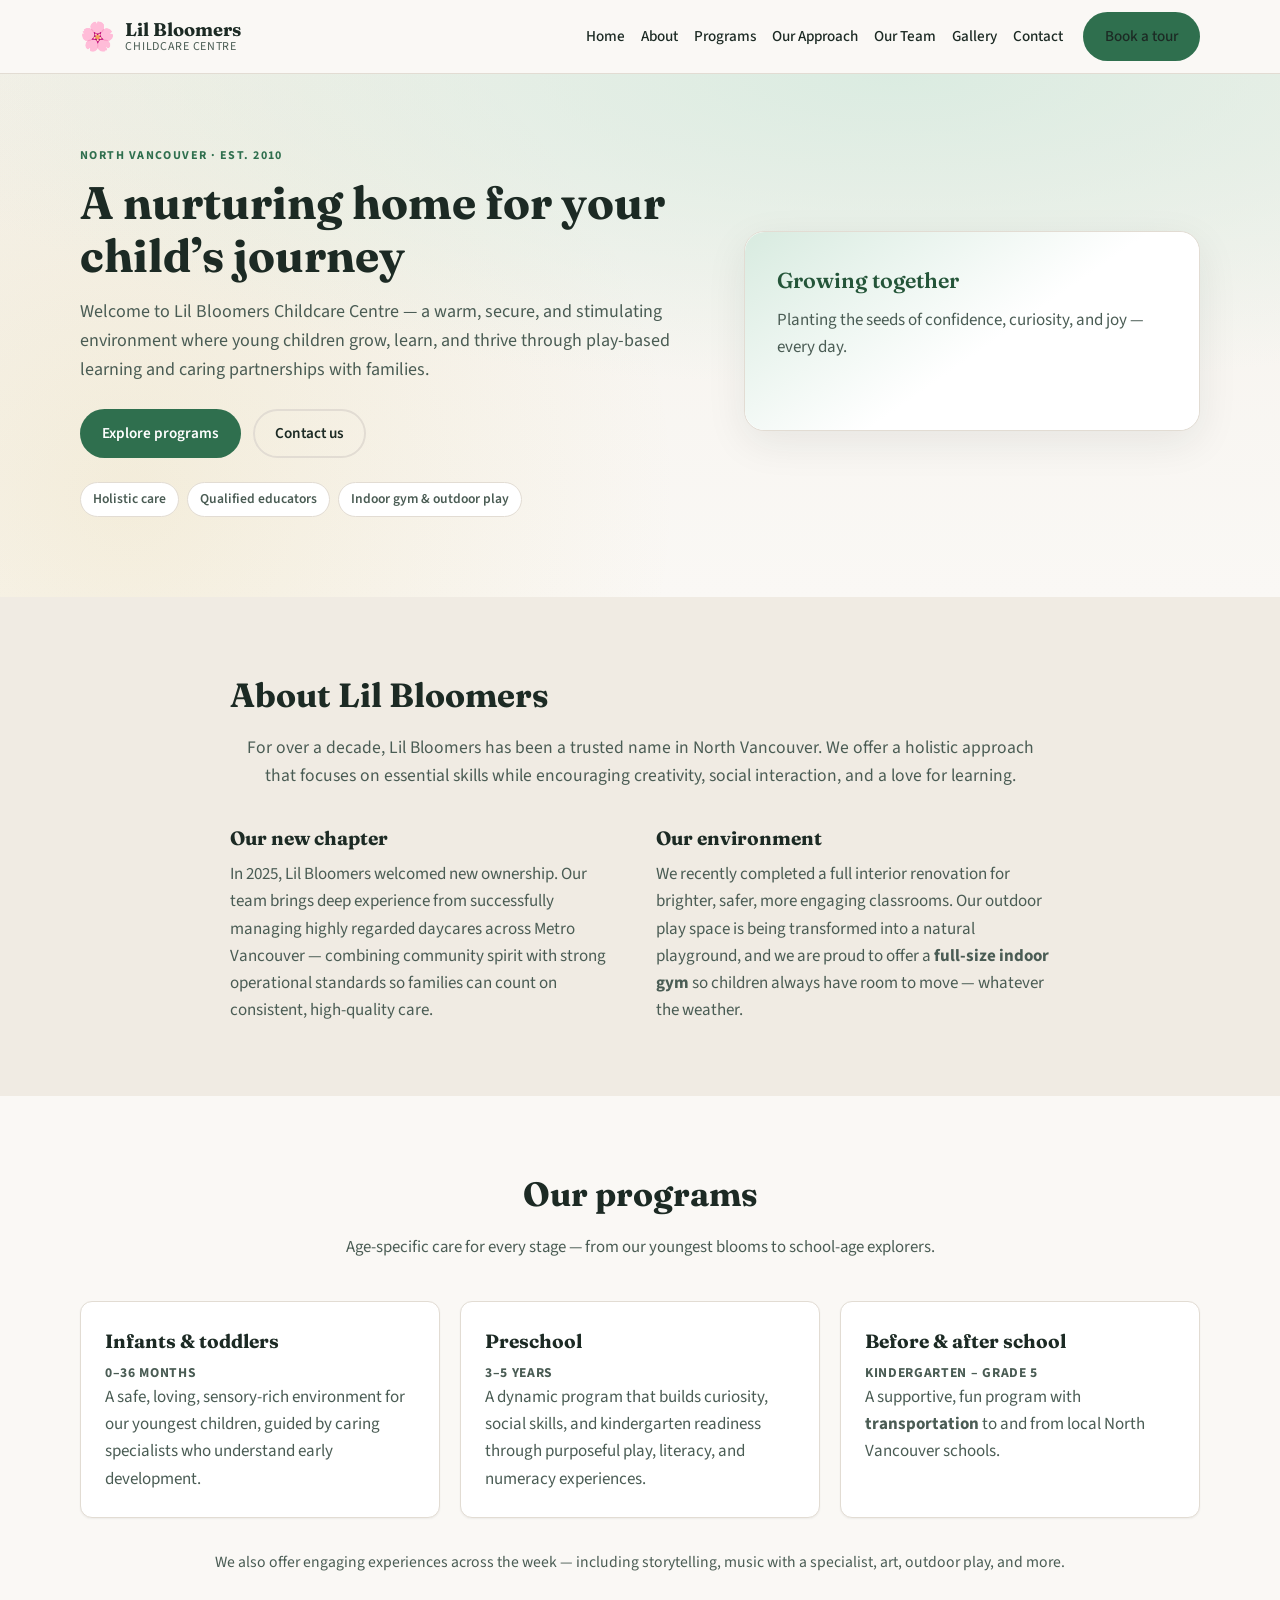
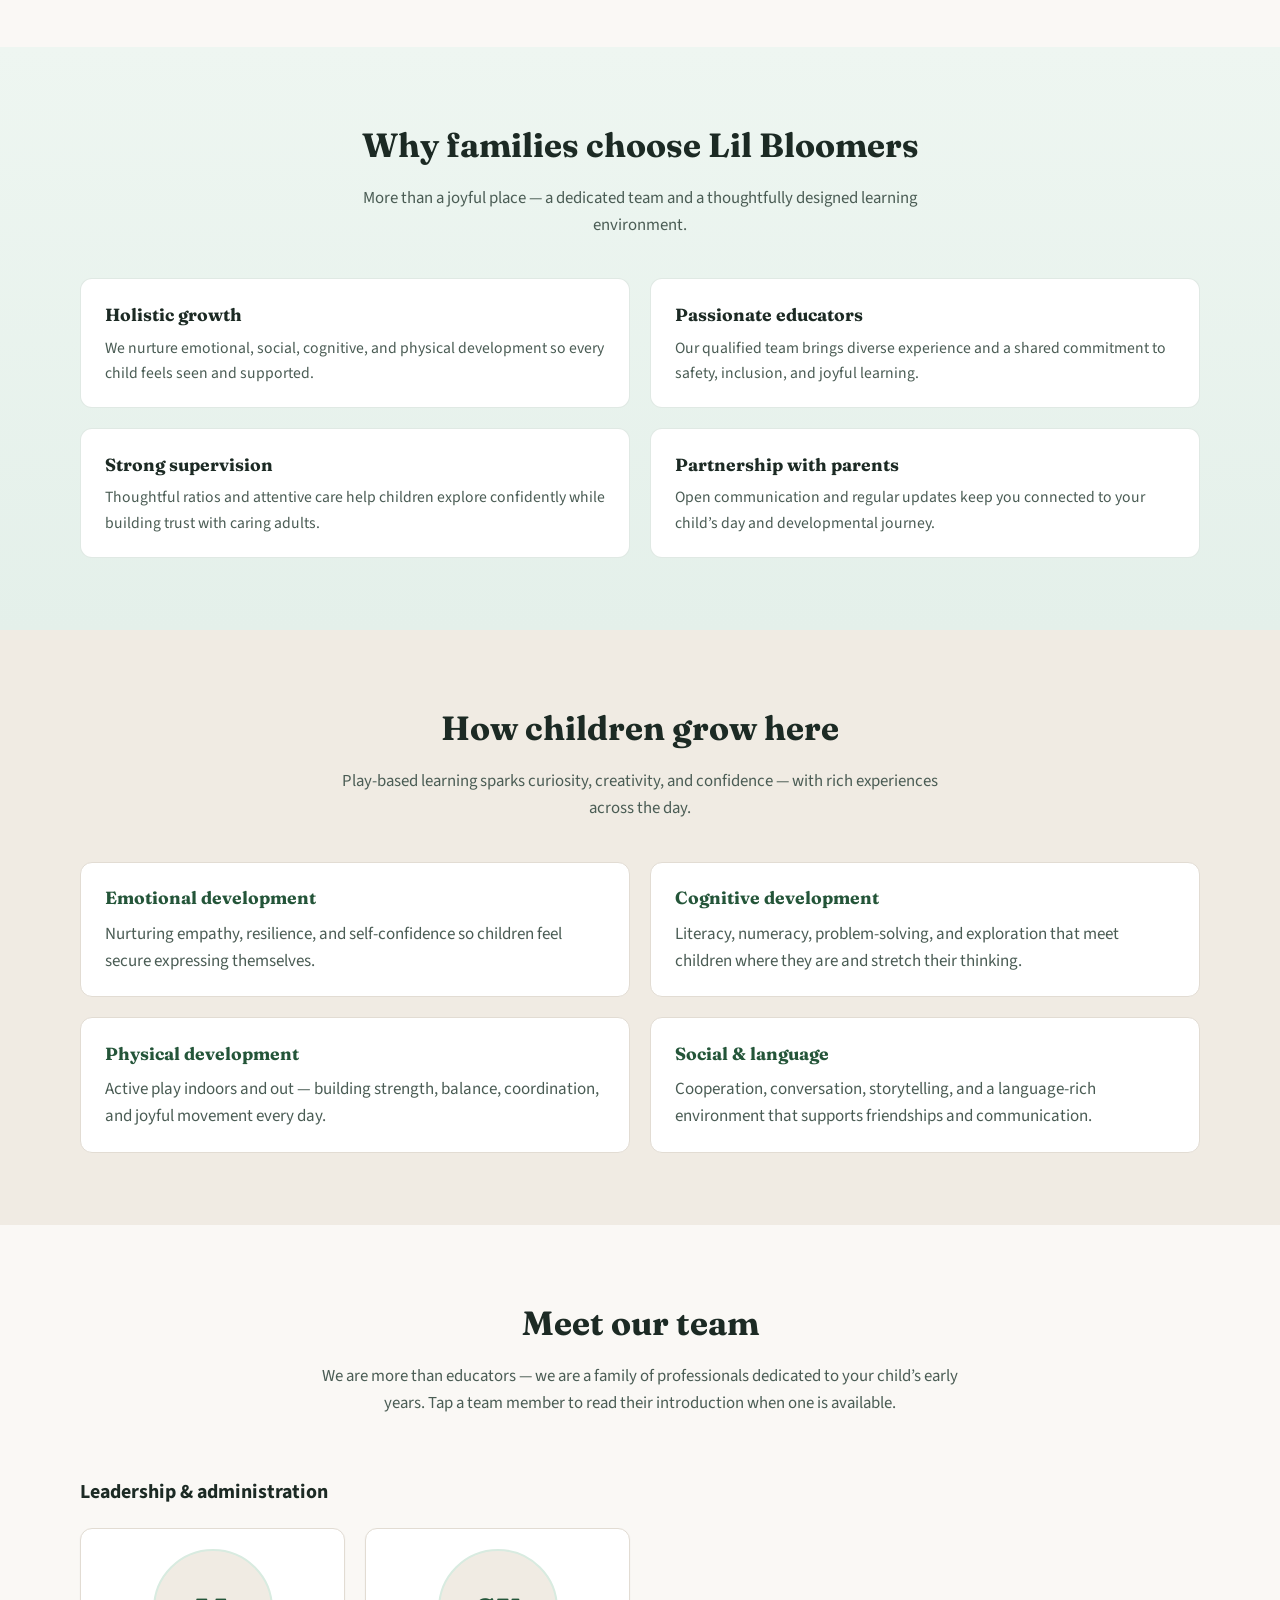
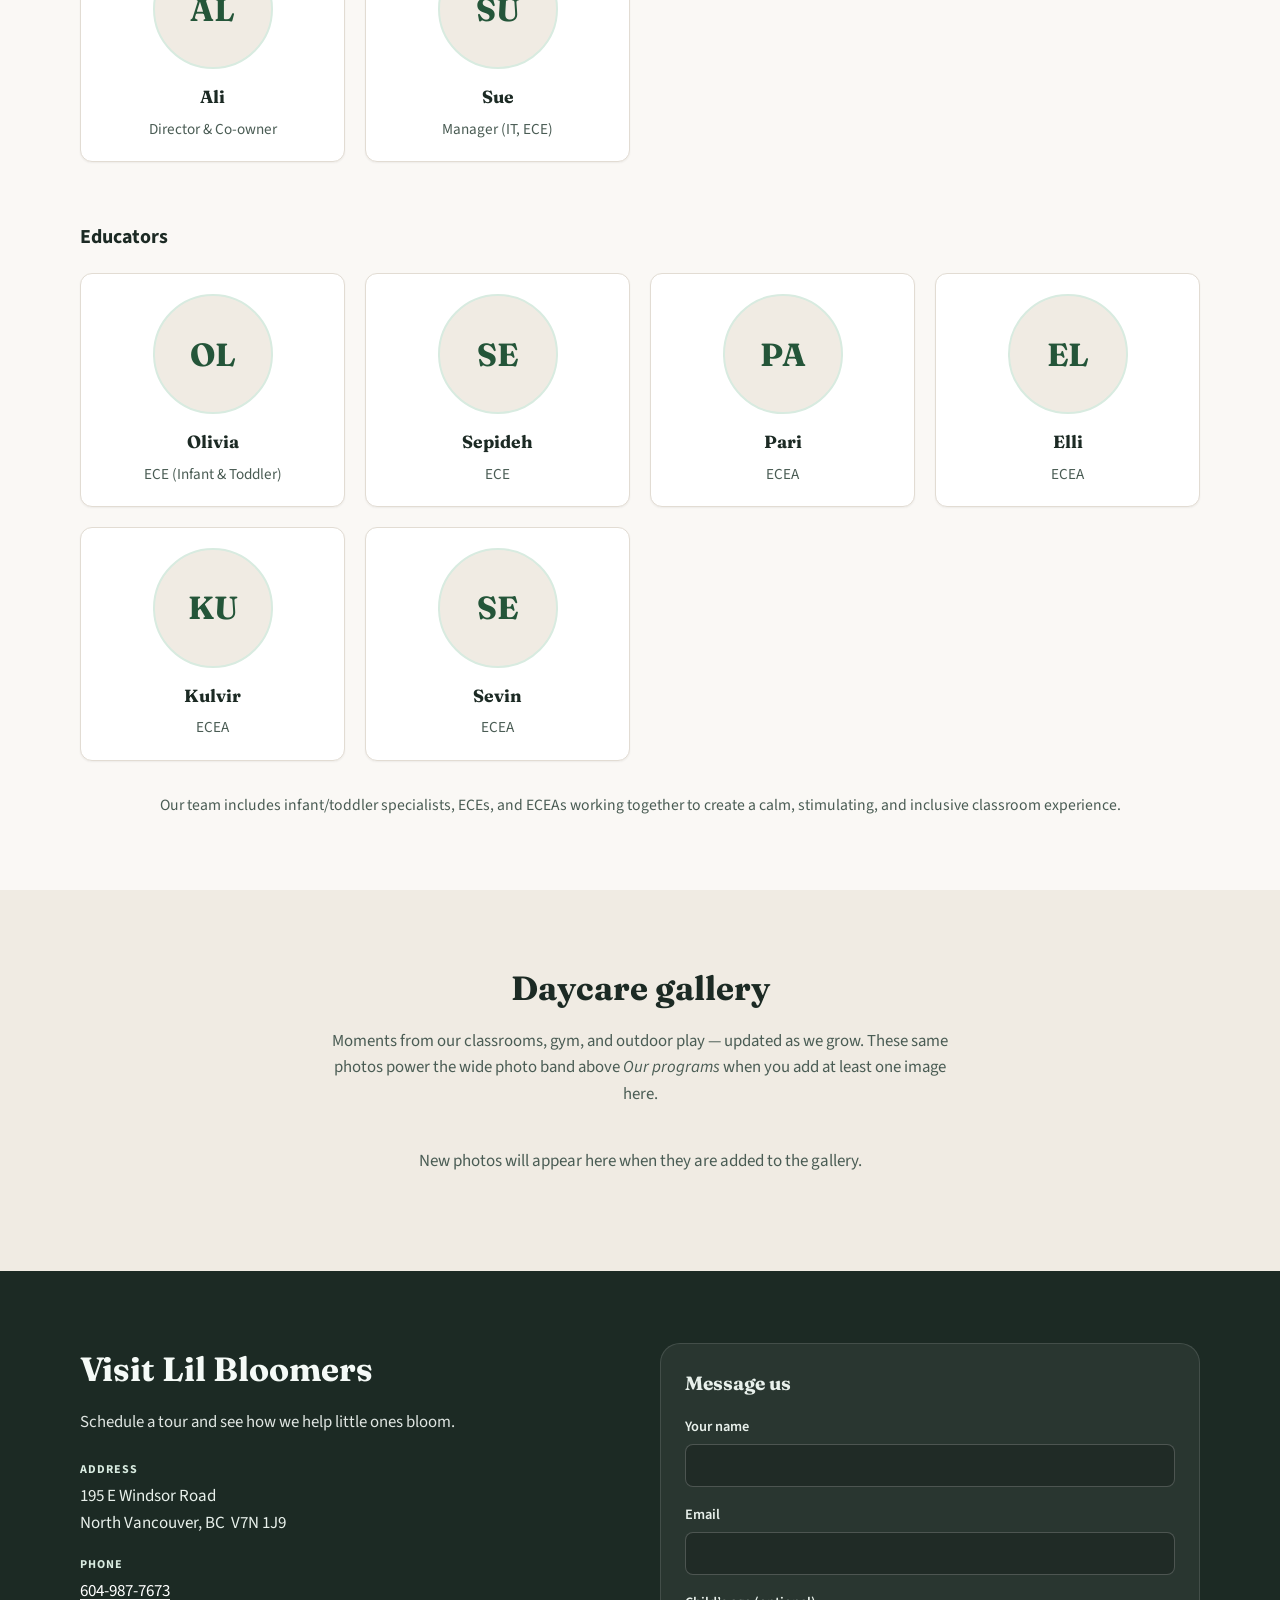
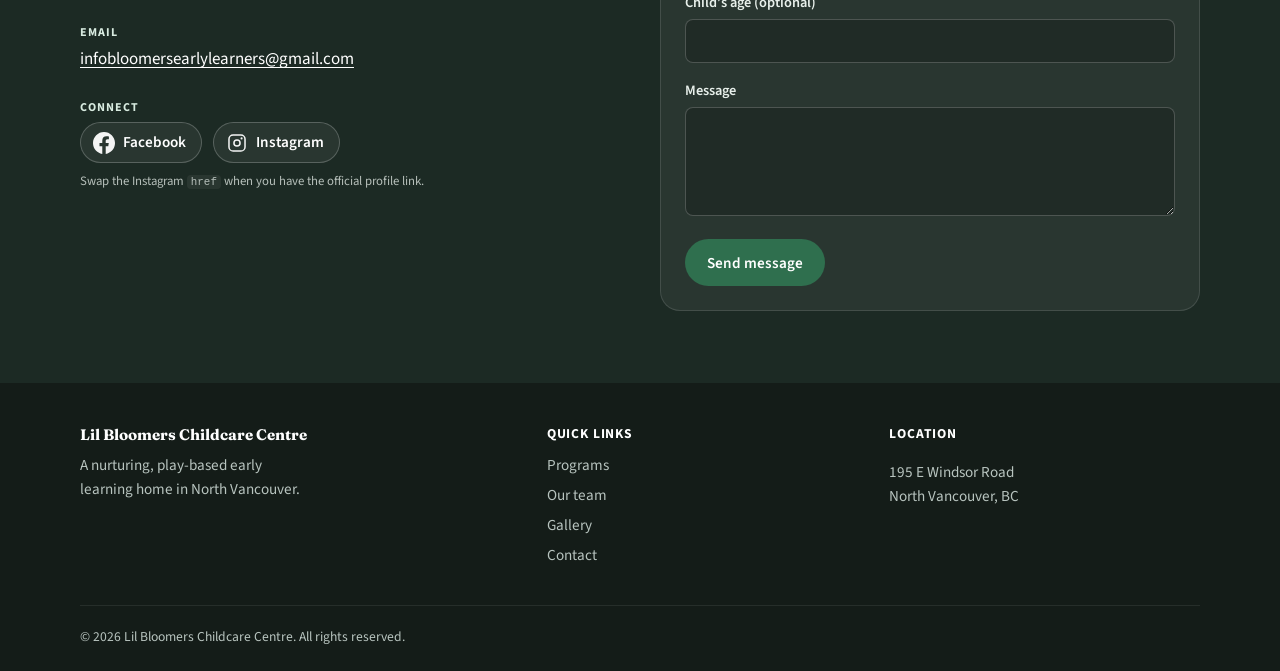
==== index.html @ aa87e16f "Ambient gallery slideshow; staff bios with modal; admin bio field Made-with: Cursor" ====
<!DOCTYPE html>
<html lang="en-CA">
  <head>
    <meta charset="UTF-8" />
    <meta name="viewport" content="width=device-width, initial-scale=1" />
    <meta
      name="description"
      content="Lil Bloomers Childcare Centre — nurturing early learning in North Vancouver, BC. Infants through school age."
    />
    <title>Lil Bloomers Childcare Centre | North Vancouver</title>
    <link rel="preconnect" href="https://fonts.googleapis.com" />
    <link rel="preconnect" href="https://fonts.gstatic.com" crossorigin />
    <link
      href="https://fonts.googleapis.com/css2?family=Fraunces:ital,opsz,wght@0,9..144,400;0,9..144,600;0,9..144,700;1,9..144,400&family=Source+Sans+3:wght@400;500;600;700&display=swap"
      rel="stylesheet"
    />
    <link rel="stylesheet" href="styles.css?v=10" />
  </head>
  <body id="top">
    <a class="skip-link" href="#main">Skip to content</a>

    <header class="site-header">
      <div class="header-inner">
        <a class="brand" href="#top" aria-label="Lil Bloomers Childcare Centre home">
          <span class="brand-mark" aria-hidden="true">🌸</span>
          <span class="brand-text">
            <span class="brand-title">Lil Bloomers</span>
            <span class="brand-sub">Childcare Centre</span>
          </span>
        </a>

        <button
          class="nav-toggle"
          type="button"
          aria-expanded="false"
          aria-controls="site-nav"
        >
          <span class="nav-toggle-lines" aria-hidden="true">
            <span></span><span></span><span></span>
          </span>
          <span class="sr-only">Menu</span>
        </button>

        <nav id="site-nav" class="site-nav" aria-label="Main">
          <ul>
            <li><a href="#home">Home</a></li>
            <li><a href="#about">About</a></li>
            <li><a href="#programs">Programs</a></li>
            <li><a href="#approach">Our Approach</a></li>
            <li><a href="#team">Our Team</a></li>
            <li><a href="#gallery">Gallery</a></li>
            <li><a href="#contact">Contact</a></li>
          </ul>
          <a class="btn btn-primary nav-cta" href="#contact">Book a tour</a>
        </nav>
      </div>
    </header>

    <main id="main">
      <section id="home" class="hero">
        <div class="hero-bg" aria-hidden="true"></div>
        <div class="container hero-grid">
          <div class="hero-copy">
            <p class="eyebrow">North Vancouver · Est. 2010</p>
            <h1>A nurturing home for your child&rsquo;s journey</h1>
            <p class="lead">
              Welcome to Lil Bloomers Childcare Centre — a warm, secure, and stimulating
              environment where young children grow, learn, and thrive through play-based
              learning and caring partnerships with families.
            </p>
            <div class="hero-actions">
              <a class="btn btn-primary" href="#programs">Explore programs</a>
              <a class="btn btn-ghost" href="#contact">Contact us</a>
            </div>
            <ul class="hero-tags" aria-label="Highlights">
              <li>Holistic care</li>
              <li>Qualified educators</li>
              <li>Indoor gym &amp; outdoor play</li>
            </ul>
          </div>
          <div class="hero-card" role="presentation">
            <div class="hero-card-inner">
              <p class="hero-card-kicker">Growing together</p>
              <p class="hero-card-text">
                Planting the seeds of confidence, curiosity, and joy — every day.
              </p>
            </div>
          </div>
        </div>
      </section>

      <section id="about" class="section section-alt">
        <div class="container narrow">
          <h2>About Lil Bloomers</h2>
          <p class="intro">
            For over a decade, Lil Bloomers has been a trusted name in North Vancouver. We
            offer a holistic approach that focuses on essential skills while encouraging
            creativity, social interaction, and a love for learning.
          </p>
          <div class="two-col">
            <div>
              <h3>Our new chapter</h3>
              <p>
                In 2025, Lil Bloomers welcomed new ownership. Our team brings deep experience
                from successfully managing highly regarded daycares across Metro Vancouver —
                combining community spirit with strong operational standards so families can
                count on consistent, high-quality care.
              </p>
            </div>
            <div>
              <h3>Our environment</h3>
              <p>
                We recently completed a full interior renovation for brighter, safer, more
                engaging classrooms. Our outdoor play space is being transformed into a
                natural playground, and we are proud to offer a <strong>full-size indoor gym</strong>
                so children always have room to move — whatever the weather.
              </p>
            </div>
          </div>
        </div>
      </section>

      <section
        id="gallery-ambient"
        class="gallery-ambient"
        aria-label="Daycare photo showcase"
        hidden
      >
        <div class="gallery-ambient__slides" data-ambient-slides></div>
        <div class="gallery-ambient__scrim" aria-hidden="true"></div>
      </section>

      <section id="programs" class="section">
        <div class="container">
          <div class="section-head">
            <h2>Our programs</h2>
            <p class="section-lead">
              Age-specific care for every stage — from our youngest blooms to school-age
              explorers.
            </p>
          </div>
          <div class="cards cards-3">
            <article class="card">
              <h3>Infants &amp; toddlers</h3>
              <p class="card-meta">0&ndash;36 months</p>
              <p>
                A safe, loving, sensory-rich environment for our youngest children, guided by
                caring specialists who understand early development.
              </p>
            </article>
            <article class="card">
              <h3>Preschool</h3>
              <p class="card-meta">3&ndash;5 years</p>
              <p>
                A dynamic program that builds curiosity, social skills, and kindergarten
                readiness through purposeful play, literacy, and numeracy experiences.
              </p>
            </article>
            <article class="card">
              <h3>Before &amp; after school</h3>
              <p class="card-meta">Kindergarten &ndash; Grade 5</p>
              <p>
                A supportive, fun program with <strong>transportation</strong> to and from
                local North Vancouver schools.
              </p>
            </article>
          </div>
          <p class="section-footnote">
            We also offer engaging experiences across the week — including storytelling,
            music with a specialist, art, outdoor play, and more.
          </p>
        </div>
      </section>

      <section class="section section-highlight">
        <div class="container">
          <div class="section-head">
            <h2>Why families choose Lil Bloomers</h2>
            <p class="section-lead">
              More than a joyful place — a dedicated team and a thoughtfully designed learning
              environment.
            </p>
          </div>
          <ul class="pillars">
            <li>
              <h3>Holistic growth</h3>
              <p>
                We nurture emotional, social, cognitive, and physical development so every
                child feels seen and supported.
              </p>
            </li>
            <li>
              <h3>Passionate educators</h3>
              <p>
                Our qualified team brings diverse experience and a shared commitment to
                safety, inclusion, and joyful learning.
              </p>
            </li>
            <li>
              <h3>Strong supervision</h3>
              <p>
                Thoughtful ratios and attentive care help children explore confidently while
                building trust with caring adults.
              </p>
            </li>
            <li>
              <h3>Partnership with parents</h3>
              <p>
                Open communication and regular updates keep you connected to your
                child&rsquo;s day and developmental journey.
              </p>
            </li>
          </ul>
        </div>
      </section>

      <section id="approach" class="section section-alt">
        <div class="container">
          <div class="section-head">
            <h2>How children grow here</h2>
            <p class="section-lead">
              Play-based learning sparks curiosity, creativity, and confidence — with rich
              experiences across the day.
            </p>
          </div>
          <div class="grid-dev">
            <article>
              <h3>Emotional development</h3>
              <p>
                Nurturing empathy, resilience, and self-confidence so children feel secure
                expressing themselves.
              </p>
            </article>
            <article>
              <h3>Cognitive development</h3>
              <p>
                Literacy, numeracy, problem-solving, and exploration that meet children where
                they are and stretch their thinking.
              </p>
            </article>
            <article>
              <h3>Physical development</h3>
              <p>
                Active play indoors and out — building strength, balance, coordination, and
                joyful movement every day.
              </p>
            </article>
            <article>
              <h3>Social &amp; language</h3>
              <p>
                Cooperation, conversation, storytelling, and a language-rich environment that
                supports friendships and communication.
              </p>
            </article>
          </div>
        </div>
      </section>

      <section id="team" class="section">
        <div class="container">
          <div class="section-head">
            <h2>Meet our team</h2>
            <p class="section-lead">
              We are more than educators — we are a family of professionals dedicated to your
              child&rsquo;s early years. Tap a team member to read their introduction when one is
              available.
            </p>
          </div>
          <div id="team-mount" class="team-mount" aria-busy="true"></div>
          <p class="section-footnote">
            Our team includes infant/toddler specialists, ECEs, and ECEAs working together to
            create a calm, stimulating, and inclusive classroom experience.
          </p>
        </div>
      </section>

      <section id="gallery" class="section section-alt" aria-labelledby="gallery-heading">
        <div class="container">
          <div class="section-head">
            <h2 id="gallery-heading">Daycare gallery</h2>
            <p class="section-lead">
              Moments from our classrooms, gym, and outdoor play — updated as we grow. These same
              photos power the wide photo band above <em>Our programs</em> when you add at least one
              image here.
            </p>
          </div>
          <p class="gallery-empty" data-gallery-empty hidden>
            New photos will appear here when they are added to the gallery.
          </p>
          <div data-gallery-mount></div>
          <div
            class="lightbox"
            data-lightbox
            hidden
            role="dialog"
            aria-modal="true"
            aria-label="Enlarged photo"
          >
            <button type="button" class="lightbox-close" data-lightbox-close aria-label="Close">
              &times;
            </button>
            <div class="lightbox-inner">
              <img data-lightbox-img src="" alt="" />
              <p data-lightbox-caption class="lightbox-caption"></p>
            </div>
          </div>
        </div>
      </section>

      <section id="contact" class="section section-contact">
        <div class="container contact-grid">
          <div>
            <h2>Visit Lil Bloomers</h2>
            <p class="section-lead contact-lead">
              Schedule a tour and see how we help little ones bloom.
            </p>
            <ul class="contact-details">
              <li>
                <span class="label">Address</span>
                <span
                  >195 E Windsor Road<br />North Vancouver, BC &nbsp;V7N 1J9</span
                >
              </li>
              <li>
                <span class="label">Phone</span>
                <a href="tel:+16049877673">604-987-7673</a>
              </li>
              <li>
                <span class="label">Email</span>
                <a href="mailto:infobloomersearlylearners@gmail.com"
                  >infobloomersearlylearners@gmail.com</a
                >
              </li>
            </ul>
            <div class="social">
              <span class="label">Connect</span>
              <div class="social-links" role="list">
                <a
                  class="social-link"
                  role="listitem"
                  href="https://www.facebook.com/profile.php?id=100063745652072"
                  rel="noopener noreferrer"
                  target="_blank"
                  aria-label="Lil Bloomers on Facebook"
                >
                  <svg
                    class="social-icon"
                    xmlns="http://www.w3.org/2000/svg"
                    viewBox="0 0 24 24"
                    width="22"
                    height="22"
                    aria-hidden="true"
                    focusable="false"
                  >
                    <path
                      fill="currentColor"
                      d="M24 12.073C24 5.446 18.627 0 12 0S0 5.446 0 12.073c0 5.99 4.388 10.954 10.125 11.854v-8.385H7.078v-3.47h3.047V9.43c0-3.007 1.792-4.669 4.533-4.669 1.312 0 2.686.235 2.686.235v2.953H15.83c-1.491 0-1.956.925-1.956 1.874v2.25h3.328l-.532 3.47h-2.796v8.385C19.612 23.027 24 18.062 24 12.073z"
                    />
                  </svg>
                  <span>Facebook</span>
                </a>
                <a
                  class="social-link"
                  role="listitem"
                  href="https://www.instagram.com"
                  rel="noopener noreferrer"
                  target="_blank"
                  aria-label="Lil Bloomers on Instagram"
                >
                  <svg
                    class="social-icon social-icon--ig"
                    xmlns="http://www.w3.org/2000/svg"
                    viewBox="0 0 24 24"
                    width="22"
                    height="22"
                    fill="none"
                    aria-hidden="true"
                    focusable="false"
                  >
                    <rect
                      x="3.25"
                      y="3.25"
                      width="17.5"
                      height="17.5"
                      rx="4.5"
                      stroke="currentColor"
                      stroke-width="1.65"
                    />
                    <circle
                      cx="12"
                      cy="12"
                      r="3.35"
                      stroke="currentColor"
                      stroke-width="1.65"
                    />
                    <circle cx="17" cy="7" r="1.15" fill="currentColor" />
                  </svg>
                  <span>Instagram</span>
                </a>
              </div>
            </div>
            <p class="fine-print">
              Swap the Instagram <code>href</code> when you have the official profile link.
            </p>
          </div>
          <div class="contact-card">
            <h3>Message us</h3>
            <form id="contact-form" class="contact-form" method="post" novalidate>
              <input type="checkbox" name="botcheck" class="honeypot" tabindex="-1" autocomplete="off" aria-hidden="true" />
              <label>
                Your name
                <input type="text" name="name" autocomplete="name" required />
              </label>
              <label>
                Email
                <input type="email" name="email" autocomplete="email" required />
              </label>
              <label>
                Child&rsquo;s age (optional)
                <input type="text" name="age" autocomplete="off" />
              </label>
              <label>
                Message
                <textarea name="message" rows="4" required></textarea>
              </label>
              <button class="btn btn-primary" type="submit">Send message</button>
              <p id="contact-form-status" class="form-status" role="status" aria-live="polite" hidden></p>
            </form>
          </div>
        </div>
      </section>
    </main>

    <footer class="site-footer">
      <div class="container footer-grid">
        <div>
          <p class="footer-brand">Lil Bloomers Childcare Centre</p>
          <p class="footer-tag">
            A nurturing, play-based early learning home in North Vancouver.
          </p>
        </div>
        <div>
          <p class="footer-heading">Quick links</p>
          <ul class="footer-links">
            <li><a href="#programs">Programs</a></li>
            <li><a href="#team">Our team</a></li>
            <li><a href="#gallery">Gallery</a></li>
            <li><a href="#contact">Contact</a></li>
          </ul>
        </div>
        <div>
          <p class="footer-heading">Location</p>
          <p>195 E Windsor Road<br />North Vancouver, BC</p>
        </div>
      </div>
      <div class="container footer-bottom">
        <p>
          &copy; <span id="year"></span> Lil Bloomers Childcare Centre. All rights reserved.
        </p>
      </div>
    </footer>

    <div
      id="staff-bio-modal"
      class="staff-bio-modal"
      hidden
      role="dialog"
      aria-modal="true"
      aria-labelledby="staff-bio-modal-title"
    >
      <div class="staff-bio-modal__backdrop" data-staff-bio-close tabindex="-1"></div>
      <div class="staff-bio-modal__panel" role="document">
        <button type="button" class="staff-bio-modal__x" data-staff-bio-close aria-label="Close dialog">
          &times;
        </button>
        <h2 id="staff-bio-modal-title" class="staff-bio-modal__title"></h2>
        <p class="staff-bio-modal__role"></p>
        <div class="staff-bio-modal__body"></div>
      </div>
    </div>

    <script src="config.js"></script>
    <script src="script.js?v=9"></script>
  </body>
</html>
---- styles.css ----
:root {
  --color-bg: #faf8f5;
  --color-bg-alt: #f0ebe3;
  --color-surface: #ffffff;
  --color-ink: #1c2a24;
  --color-muted: #4a5c54;
  --color-accent: #2f6f4e;
  --color-accent-dark: #245539;
  --color-accent-soft: #d8ebe0;
  --color-warm: #c9a227;
  --color-line: #e2dcd3;
  --shadow-sm: 0 1px 2px rgba(28, 42, 36, 0.06);
  --shadow-md: 0 12px 40px rgba(28, 42, 36, 0.08);
  --radius: 12px;
  --radius-lg: 20px;
  --font-display: "Fraunces", Georgia, "Times New Roman", serif;
  --font-body: "Source Sans 3", system-ui, -apple-system, sans-serif;
  --space: clamp(1rem, 2vw, 1.5rem);
  --container: 1120px;
}

*,
*::before,
*::after {
  box-sizing: border-box;
}

html {
  scroll-behavior: smooth;
}

body {
  margin: 0;
  font-family: var(--font-body);
  font-size: 1.0625rem;
  line-height: 1.6;
  color: var(--color-ink);
  background: var(--color-bg);
}

img {
  max-width: 100%;
  height: auto;
  display: block;
}

a {
  color: var(--color-accent);
  text-decoration-thickness: 1px;
  text-underline-offset: 3px;
}

a:hover {
  color: var(--color-accent-dark);
}

.sr-only {
  position: absolute;
  width: 1px;
  height: 1px;
  padding: 0;
  margin: -1px;
  overflow: hidden;
  clip: rect(0, 0, 0, 0);
  white-space: nowrap;
  border: 0;
}

.skip-link {
  position: absolute;
  left: -999px;
  top: 0.75rem;
  background: var(--color-ink);
  color: #fff;
  padding: 0.5rem 1rem;
  border-radius: 6px;
  z-index: 1000;
}

.skip-link:focus {
  left: 0.75rem;
}

.container {
  width: min(100% - 2 * var(--space), var(--container));
  margin-inline: auto;
}

.container.narrow {
  max-width: 820px;
}

.site-header {
  position: sticky;
  top: 0;
  z-index: 50;
  background: rgba(250, 248, 245, 0.92);
  backdrop-filter: blur(10px);
  border-bottom: 1px solid var(--color-line);
}

.header-inner {
  width: min(100% - 2 * var(--space), var(--container));
  margin-inline: auto;
  display: flex;
  align-items: center;
  justify-content: space-between;
  gap: 1rem;
  padding: 0.75rem 0;
}

.brand {
  display: flex;
  align-items: center;
  gap: 0.65rem;
  color: inherit;
  text-decoration: none;
}

.brand:hover {
  color: inherit;
}

.brand-mark {
  font-size: 1.75rem;
  line-height: 1;
}

.brand-text {
  display: flex;
  flex-direction: column;
  line-height: 1.1;
}

.brand-title {
  font-family: var(--font-display);
  font-weight: 700;
  font-size: 1.15rem;
}

.brand-sub {
  font-size: 0.75rem;
  letter-spacing: 0.06em;
  text-transform: uppercase;
  color: var(--color-muted);
}

.site-nav {
  display: flex;
  align-items: center;
  gap: 1.25rem;
}

.site-nav ul {
  list-style: none;
  margin: 0;
  padding: 0;
  display: flex;
  flex-wrap: wrap;
  gap: 0.25rem 1rem;
  align-items: center;
}

.site-nav a {
  color: var(--color-ink);
  text-decoration: none;
  font-weight: 500;
  font-size: 0.95rem;
}

.site-nav a:hover {
  color: var(--color-accent);
}

.nav-cta {
  white-space: nowrap;
}

.nav-toggle {
  display: none;
  width: 44px;
  height: 44px;
  border: 1px solid var(--color-line);
  border-radius: 10px;
  background: var(--color-surface);
  cursor: pointer;
  align-items: center;
  justify-content: center;
  padding: 0;
}

.nav-toggle-lines {
  display: flex;
  flex-direction: column;
  justify-content: center;
  gap: 5px;
  width: 20px;
}

.nav-toggle-lines span {
  display: block;
  height: 2px;
  background: var(--color-ink);
  border-radius: 2px;
  transition: transform 0.2s ease, opacity 0.2s ease;
}

.nav-toggle[aria-expanded="true"] .nav-toggle-lines span:nth-child(1) {
  transform: translateY(7px) rotate(45deg);
}

.nav-toggle[aria-expanded="true"] .nav-toggle-lines span:nth-child(2) {
  opacity: 0;
}

.nav-toggle[aria-expanded="true"] .nav-toggle-lines span:nth-child(3) {
  transform: translateY(-7px) rotate(-45deg);
}

@media (max-width: 900px) {
  .nav-toggle {
    display: flex;
    align-items: center;
    justify-content: center;
  }

  .site-nav {
    position: absolute;
    left: 0;
    right: 0;
    top: 100%;
    background: rgba(250, 248, 245, 0.98);
    border-bottom: 1px solid var(--color-line);
    padding: 1rem var(--space) 1.25rem;
    flex-direction: column;
    align-items: stretch;
    gap: 1rem;
    display: none;
  }

  .site-nav.is-open {
    display: flex;
  }

  .site-nav ul {
    flex-direction: column;
    align-items: flex-start;
    gap: 0.5rem;
  }

  .nav-cta {
    text-align: center;
    justify-content: center;
  }
}

.btn {
  display: inline-flex;
  align-items: center;
  justify-content: center;
  gap: 0.5rem;
  padding: 0.65rem 1.25rem;
  border-radius: 999px;
  font-family: inherit;
  font-weight: 600;
  font-size: 0.95rem;
  border: 2px solid transparent;
  cursor: pointer;
  text-decoration: none;
  transition: background 0.15s ease, color 0.15s ease, border-color 0.15s ease;
}

.btn-primary {
  background: var(--color-accent);
  color: #fff;
}

.btn-primary:hover {
  background: var(--color-accent-dark);
  color: #fff;
}

.btn-ghost {
  background: transparent;
  border-color: var(--color-line);
  color: var(--color-ink);
}

.btn-ghost:hover {
  border-color: var(--color-accent);
  color: var(--color-accent);
}

.hero {
  position: relative;
  padding: clamp(2.5rem, 6vw, 4.5rem) 0 clamp(3rem, 8vw, 5rem);
  overflow: hidden;
}

.hero-bg {
  position: absolute;
  inset: 0;
  background:
    radial-gradient(ellipse 80% 60% at 70% 0%, rgba(216, 235, 224, 0.9), transparent),
    radial-gradient(circle at 10% 80%, rgba(201, 162, 39, 0.12), transparent 45%),
    linear-gradient(180deg, #f5f2ec 0%, var(--color-bg) 100%);
  z-index: -1;
}

.hero-grid {
  display: grid;
  grid-template-columns: 1.15fr 0.85fr;
  gap: clamp(1.5rem, 4vw, 3rem);
  align-items: center;
}

@media (max-width: 820px) {
  .hero-grid {
    grid-template-columns: 1fr;
  }
}

.eyebrow {
  text-transform: uppercase;
  letter-spacing: 0.12em;
  font-size: 0.75rem;
  font-weight: 700;
  color: var(--color-accent);
  margin: 0 0 0.75rem;
}

.hero h1 {
  font-family: var(--font-display);
  font-size: clamp(2rem, 4.5vw, 2.85rem);
  line-height: 1.15;
  font-weight: 700;
  margin: 0 0 1rem;
  color: var(--color-ink);
}

.lead {
  font-size: 1.125rem;
  color: var(--color-muted);
  margin: 0 0 1.5rem;
  max-width: 38rem;
}

.hero-actions {
  display: flex;
  flex-wrap: wrap;
  gap: 0.75rem;
  margin-bottom: 1.5rem;
}

.hero-tags {
  list-style: none;
  margin: 0;
  padding: 0;
  display: flex;
  flex-wrap: wrap;
  gap: 0.5rem;
}

.hero-tags li {
  font-size: 0.85rem;
  font-weight: 600;
  padding: 0.35rem 0.75rem;
  border-radius: 999px;
  background: var(--color-surface);
  border: 1px solid var(--color-line);
  color: var(--color-muted);
}

.hero-card {
  border-radius: var(--radius-lg);
  background: var(--color-surface);
  box-shadow: var(--shadow-md);
  border: 1px solid var(--color-line);
  min-height: 200px;
  display: flex;
  align-items: stretch;
}

.hero-card-inner {
  padding: clamp(1.25rem, 3vw, 2rem);
  background: linear-gradient(145deg, var(--color-accent-soft), #fff 55%);
  border-radius: inherit;
  width: 100%;
}

.hero-card-kicker {
  font-family: var(--font-display);
  font-size: 1.35rem;
  font-weight: 600;
  margin: 0 0 0.5rem;
  color: var(--color-accent-dark);
}

.hero-card-text {
  margin: 0;
  color: var(--color-muted);
}

.section {
  padding: clamp(3rem, 6vw, 4.5rem) 0;
}

.section-alt {
  background: var(--color-bg-alt);
}

.section-highlight {
  background: linear-gradient(180deg, #eef6f1 0%, #e4f0ea 100%);
}

.section-head {
  text-align: center;
  max-width: 640px;
  margin: 0 auto 2.5rem;
}

.section h2 {
  font-family: var(--font-display);
  font-size: clamp(1.65rem, 3vw, 2.1rem);
  margin: 0 0 0.75rem;
}

.section-lead {
  margin: 0;
  color: var(--color-muted);
  font-size: 1.05rem;
}

.intro {
  font-size: 1.1rem;
  color: var(--color-muted);
  text-align: center;
  margin: 0 0 2rem;
}

.two-col {
  display: grid;
  grid-template-columns: 1fr 1fr;
  gap: 2rem;
}

@media (max-width: 700px) {
  .two-col {
    grid-template-columns: 1fr;
  }
}

.two-col h3 {
  font-family: var(--font-display);
  font-size: 1.2rem;
  margin: 0 0 0.5rem;
}

.two-col p {
  margin: 0;
  color: var(--color-muted);
}

.cards {
  display: grid;
  gap: 1.25rem;
}

.cards-3 {
  grid-template-columns: repeat(3, 1fr);
}

@media (max-width: 900px) {
  .cards-3 {
    grid-template-columns: 1fr;
  }
}

.card {
  background: var(--color-surface);
  border-radius: var(--radius);
  padding: 1.5rem;
  border: 1px solid var(--color-line);
  box-shadow: var(--shadow-sm);
}

.card h3 {
  font-family: var(--font-display);
  font-size: 1.2rem;
  margin: 0 0 0.35rem;
}

.card-meta {
  font-size: 0.85rem;
  font-weight: 700;
  text-transform: uppercase;
  letter-spacing: 0.05em;
  color: var(--color-accent);
  margin: 0 0 0.75rem;
}

.card p {
  margin: 0;
  color: var(--color-muted);
}

.section-footnote {
  text-align: center;
  margin: 2rem 0 0;
  color: var(--color-muted);
  font-size: 0.98rem;
}

.pillars {
  list-style: none;
  margin: 0;
  padding: 0;
  display: grid;
  grid-template-columns: repeat(2, 1fr);
  gap: 1.25rem;
}

@media (max-width: 720px) {
  .pillars {
    grid-template-columns: 1fr;
  }
}

.pillars li {
  background: var(--color-surface);
  border-radius: var(--radius);
  padding: 1.35rem 1.5rem;
  border: 1px solid rgba(47, 111, 78, 0.15);
}

.pillars h3 {
  font-family: var(--font-display);
  font-size: 1.1rem;
  margin: 0 0 0.4rem;
}

.pillars p {
  margin: 0;
  color: var(--color-muted);
  font-size: 0.98rem;
}

.grid-dev {
  display: grid;
  grid-template-columns: repeat(2, 1fr);
  gap: 1.25rem;
}

@media (max-width: 640px) {
  .grid-dev {
    grid-template-columns: 1fr;
  }
}

.grid-dev article {
  background: var(--color-surface);
  border: 1px solid var(--color-line);
  border-radius: var(--radius);
  padding: 1.35rem 1.5rem;
}

.grid-dev h3 {
  font-family: var(--font-display);
  font-size: 1.1rem;
  margin: 0 0 0.5rem;
  color: var(--color-accent-dark);
}

.grid-dev p {
  margin: 0;
  color: var(--color-muted);
}

.team-grid {
  display: grid;
  grid-template-columns: 1fr 1fr;
  gap: 1.25rem;
  max-width: 800px;
  margin: 0 auto;
}

@media (max-width: 640px) {
  .team-grid {
    grid-template-columns: 1fr;
  }
}

.team-card {
  background: var(--color-surface);
  border-radius: var(--radius);
  padding: 1.5rem;
  border: 1px solid var(--color-line);
}

.team-card h3 {
  font-family: var(--font-display);
  margin: 0 0 1rem;
  font-size: 1.15rem;
}

.team-list {
  margin: 0;
  padding-left: 1.1rem;
  color: var(--color-muted);
}

.team-list li {
  margin-bottom: 0.4rem;
}

.section-contact {
  background: var(--color-ink);
  color: #e8f0eb;
}

.section-contact h2,
.section-contact .section-lead {
  color: #f5faf7;
}

.section-contact .section-lead {
  opacity: 0.9;
}

.contact-grid {
  display: grid;
  grid-template-columns: 1fr 1fr;
  gap: 2.5rem;
  align-items: start;
}

@media (max-width: 800px) {
  .contact-grid {
    grid-template-columns: 1fr;
  }
}

.contact-lead {
  text-align: left;
  margin-bottom: 1.5rem;
}

.contact-details {
  list-style: none;
  margin: 0 0 1.5rem;
  padding: 0;
}

.contact-details li {
  margin-bottom: 1.1rem;
}

.contact-details .label,
.social .label {
  display: block;
  font-size: 0.75rem;
  text-transform: uppercase;
  letter-spacing: 0.08em;
  font-weight: 700;
  color: var(--color-accent-soft);
  margin-bottom: 0.25rem;
}

.section-contact a {
  color: #fff;
  text-decoration: underline;
  text-underline-offset: 3px;
}

.section-contact a:hover {
  color: var(--color-accent-soft);
}

.social {
  margin: 0 0 0.5rem;
}

.social-links {
  display: flex;
  flex-wrap: wrap;
  gap: 0.65rem;
  align-items: center;
  margin-top: 0.35rem;
}

.section-contact .social-link {
  display: inline-flex;
  align-items: center;
  gap: 0.5rem;
  padding: 0.45rem 0.95rem 0.45rem 0.75rem;
  border-radius: 999px;
  border: 1px solid rgba(255, 255, 255, 0.22);
  background: rgba(255, 255, 255, 0.06);
  color: #fff !important;
  text-decoration: none !important;
  font-weight: 600;
  font-size: 0.95rem;
  transition: background 0.15s ease, border-color 0.15s ease, color 0.15s ease;
}

.section-contact .social-link:hover {
  background: rgba(255, 255, 255, 0.14);
  border-color: rgba(91, 212, 160, 0.55);
  color: #e8fff4 !important;
}

.section-contact .social-icon {
  flex-shrink: 0;
  display: block;
  opacity: 0.95;
}

.section-contact .fine-print code {
  font-size: 0.85em;
  background: rgba(255, 255, 255, 0.08);
  padding: 0.1em 0.35em;
  border-radius: 4px;
}

.fine-print {
  font-size: 0.8rem;
  opacity: 0.75;
  margin: 0;
}

.contact-card {
  background: rgba(255, 255, 255, 0.06);
  border: 1px solid rgba(255, 255, 255, 0.12);
  border-radius: var(--radius-lg);
  padding: 1.5rem;
}

.contact-card h3 {
  font-family: var(--font-display);
  margin: 0 0 1rem;
  font-size: 1.2rem;
}

.contact-form {
  position: relative;
}

.contact-form label {
  display: block;
  font-size: 0.9rem;
  font-weight: 600;
  margin-bottom: 1rem;
}

.contact-form input,
.contact-form textarea {
  width: 100%;
  margin-top: 0.35rem;
  padding: 0.6rem 0.75rem;
  border-radius: 8px;
  border: 1px solid rgba(255, 255, 255, 0.2);
  background: rgba(0, 0, 0, 0.2);
  color: #fff;
  font-family: inherit;
  font-size: 1rem;
}

.contact-form input::placeholder,
.contact-form textarea::placeholder {
  color: rgba(255, 255, 255, 0.45);
}

.contact-form textarea {
  resize: vertical;
  min-height: 100px;
}

.site-footer {
  background: #141c18;
  color: #b8c4bf;
  padding: 2.5rem 0 1.5rem;
  font-size: 0.95rem;
}

.footer-grid {
  display: grid;
  grid-template-columns: 1.4fr 1fr 1fr;
  gap: 2rem;
  padding-bottom: 2rem;
  border-bottom: 1px solid rgba(255, 255, 255, 0.08);
}

@media (max-width: 720px) {
  .footer-grid {
    grid-template-columns: 1fr;
  }
}

.footer-brand {
  font-family: var(--font-display);
  font-weight: 700;
  color: #fff;
  margin: 0 0 0.35rem;
}

.footer-tag {
  margin: 0;
  max-width: 28ch;
}

.footer-heading {
  font-weight: 700;
  color: #fff;
  margin: 0 0 0.5rem;
  font-size: 0.85rem;
  text-transform: uppercase;
  letter-spacing: 0.06em;
}

.footer-links {
  list-style: none;
  margin: 0;
  padding: 0;
}

.footer-links li {
  margin-bottom: 0.35rem;
}

.footer-links a {
  color: #b8c4bf;
  text-decoration: none;
}

.footer-links a:hover {
  color: #fff;
}

.footer-bottom {
  padding-top: 1.25rem;
  font-size: 0.85rem;
}

.footer-bottom p {
  margin: 0;
}

/* Honeypot (spam bots) */
.honeypot {
  position: absolute;
  left: -9999px;
  width: 1px;
  height: 1px;
  opacity: 0;
  pointer-events: none;
}

.form-status {
  margin-top: 1rem;
  font-size: 0.95rem;
  line-height: 1.45;
}

.form-status--ok {
  color: #b8f5d0;
}

.form-status--error {
  color: #ffc9c9;
}

/* Ambient gallery (between About and Programs) */
.gallery-ambient {
  position: relative;
  width: 100vw;
  max-width: 100vw;
  margin-left: calc(50% - 50vw);
  min-height: clamp(200px, 30vh, 380px);
  overflow: hidden;
  background: var(--color-bg-alt);
}

.gallery-ambient__slides {
  position: absolute;
  inset: 0;
}

.gallery-ambient__slide {
  position: absolute;
  inset: 0;
  opacity: 0;
  transition: opacity 1.4s ease;
  pointer-events: none;
}

.gallery-ambient__slide.is-active {
  opacity: 1;
}

.gallery-ambient__slide img {
  width: 100%;
  height: 100%;
  object-fit: cover;
  transform: scale(1.04);
}

@media (prefers-reduced-motion: reduce) {
  .gallery-ambient__slide {
    transition: none;
  }

  .gallery-ambient__slide img {
    transform: none;
  }
}

.gallery-ambient__scrim {
  position: absolute;
  inset: 0;
  background: linear-gradient(
    180deg,
    rgba(250, 248, 243, 0.15) 0%,
    rgba(250, 248, 243, 0.35) 40%,
    rgba(250, 248, 243, 0.55) 100%
  );
  pointer-events: none;
}

/* Staff bio dialog */
.staff-bio-modal {
  position: fixed;
  inset: 0;
  z-index: 300;
  display: grid;
  place-items: center;
  padding: 1.25rem;
}

.staff-bio-modal[hidden] {
  display: none !important;
}

.staff-bio-modal__backdrop {
  position: absolute;
  inset: 0;
  background: rgba(20, 28, 24, 0.55);
  cursor: pointer;
}

.staff-bio-modal__panel {
  position: relative;
  z-index: 1;
  width: min(100%, 520px);
  max-height: min(88vh, 640px);
  overflow: auto;
  background: var(--color-surface);
  border-radius: var(--radius);
  border: 1px solid var(--color-line);
  box-shadow: var(--shadow-md);
  padding: 1.75rem 1.5rem 1.5rem;
}

.staff-bio-modal__x {
  position: absolute;
  top: 0.65rem;
  right: 0.65rem;
  width: 2.25rem;
  height: 2.25rem;
  border: none;
  border-radius: 999px;
  background: var(--color-bg-alt);
  color: var(--color-text);
  font-size: 1.35rem;
  line-height: 1;
  cursor: pointer;
}

.staff-bio-modal__x:hover {
  background: var(--color-line);
}

.staff-bio-modal__title {
  font-family: var(--font-display);
  font-size: 1.35rem;
  margin: 0 2rem 0.35rem 0;
  padding-right: 0.5rem;
}

.staff-bio-modal__role {
  margin: 0 0 1rem;
  color: var(--color-accent-dark);
  font-weight: 600;
  font-size: 0.95rem;
}

.staff-bio-modal__body {
  margin: 0;
  color: var(--color-muted);
  font-size: 1rem;
  line-height: 1.6;
  white-space: pre-wrap;
}

/* Dynamic team */
.team-mount {
  min-height: 4rem;
}

.team-showcase {
  display: flex;
  flex-direction: column;
  gap: 2.5rem;
}

.staff-group h3 {
  font-family: var(--font-display);
  font-size: 1.2rem;
  margin: 0 0 1rem;
  text-align: center;
}

.staff-grid {
  display: grid;
  grid-template-columns: repeat(auto-fill, minmax(220px, 1fr));
  gap: 1.25rem;
}

.staff-card {
  display: flex;
  flex-direction: column;
  align-items: center;
  text-align: center;
  background: var(--color-surface);
  border: 1px solid var(--color-line);
  border-radius: var(--radius);
  padding: 1.25rem 1rem;
  box-shadow: var(--shadow-sm);
}

.staff-card--has-bio {
  cursor: pointer;
  transition: transform 0.2s ease, box-shadow 0.2s ease;
}

.staff-card--has-bio:hover {
  transform: translateY(-3px);
  box-shadow: var(--shadow-md);
}

.staff-card--has-bio:focus {
  outline: 3px solid var(--color-accent);
  outline-offset: 3px;
}

.staff-card--has-bio:focus:not(:focus-visible) {
  outline: none;
}

.staff-card--has-bio:focus-visible {
  outline: 3px solid var(--color-accent);
  outline-offset: 3px;
}

.staff-avatar-wrap {
  width: 120px;
  height: 120px;
  border-radius: 50%;
  overflow: hidden;
  margin-bottom: 0.85rem;
  background: var(--color-bg-alt);
  border: 2px solid var(--color-accent-soft);
  flex-shrink: 0;
}

.staff-photo {
  width: 100%;
  height: 100%;
  object-fit: cover;
}

.staff-initials {
  width: 100%;
  height: 100%;
  display: flex;
  align-items: center;
  justify-content: center;
  font-family: var(--font-display);
  font-weight: 700;
  font-size: 2rem;
  color: var(--color-accent-dark);
}

.staff-body h4 {
  font-family: var(--font-display);
  font-size: 1.1rem;
  margin: 0 0 0.35rem;
}

.staff-body p {
  margin: 0;
  color: var(--color-muted);
  font-size: 0.95rem;
}

/* Gallery */
.gallery-empty {
  text-align: center;
  color: var(--color-muted);
  margin: 0 0 1.5rem;
}

.gallery-grid {
  list-style: none;
  margin: 0;
  padding: 0;
  display: grid;
  grid-template-columns: repeat(auto-fill, minmax(200px, 1fr));
  gap: 0.75rem;
}

.gallery-tile {
  display: block;
  width: 100%;
  padding: 0;
  border: none;
  border-radius: var(--radius);
  overflow: hidden;
  cursor: zoom-in;
  background: var(--color-line);
  line-height: 0;
}

.gallery-tile:focus-visible {
  outline: 3px solid var(--color-accent);
  outline-offset: 2px;
}

.gallery-tile img {
  width: 100%;
  aspect-ratio: 4 / 3;
  object-fit: cover;
  transition: transform 0.2s ease;
}

.gallery-tile:hover img {
  transform: scale(1.03);
}

/* Default closed: [hidden] must win — do not set display:grid on .lightbox alone or it overrides [hidden]. */
.lightbox {
  position: fixed;
  inset: 0;
  z-index: 200;
  background: rgba(20, 28, 24, 0.92);
  display: none;
  place-items: center;
  padding: 2rem 1rem;
}

.lightbox:not([hidden]) {
  display: grid;
}

.lightbox-inner {
  max-width: min(96vw, 960px);
  max-height: 90vh;
  text-align: center;
}

.lightbox-inner img {
  max-width: 100%;
  max-height: 78vh;
  width: auto;
  height: auto;
  object-fit: contain;
  border-radius: 8px;
}

.lightbox-caption {
  margin: 0.75rem 0 0;
  color: #e8f0eb;
  font-size: 1rem;
}

.lightbox-close {
  position: absolute;
  top: 1rem;
  right: 1rem;
  width: 44px;
  height: 44px;
  border-radius: 999px;
  border: 1px solid rgba(255, 255, 255, 0.3);
  background: rgba(0, 0, 0, 0.35);
  color: #fff;
  font-size: 1.75rem;
  line-height: 1;
  cursor: pointer;
}

.lightbox-close:hover {
  background: rgba(255, 255, 255, 0.12);
}
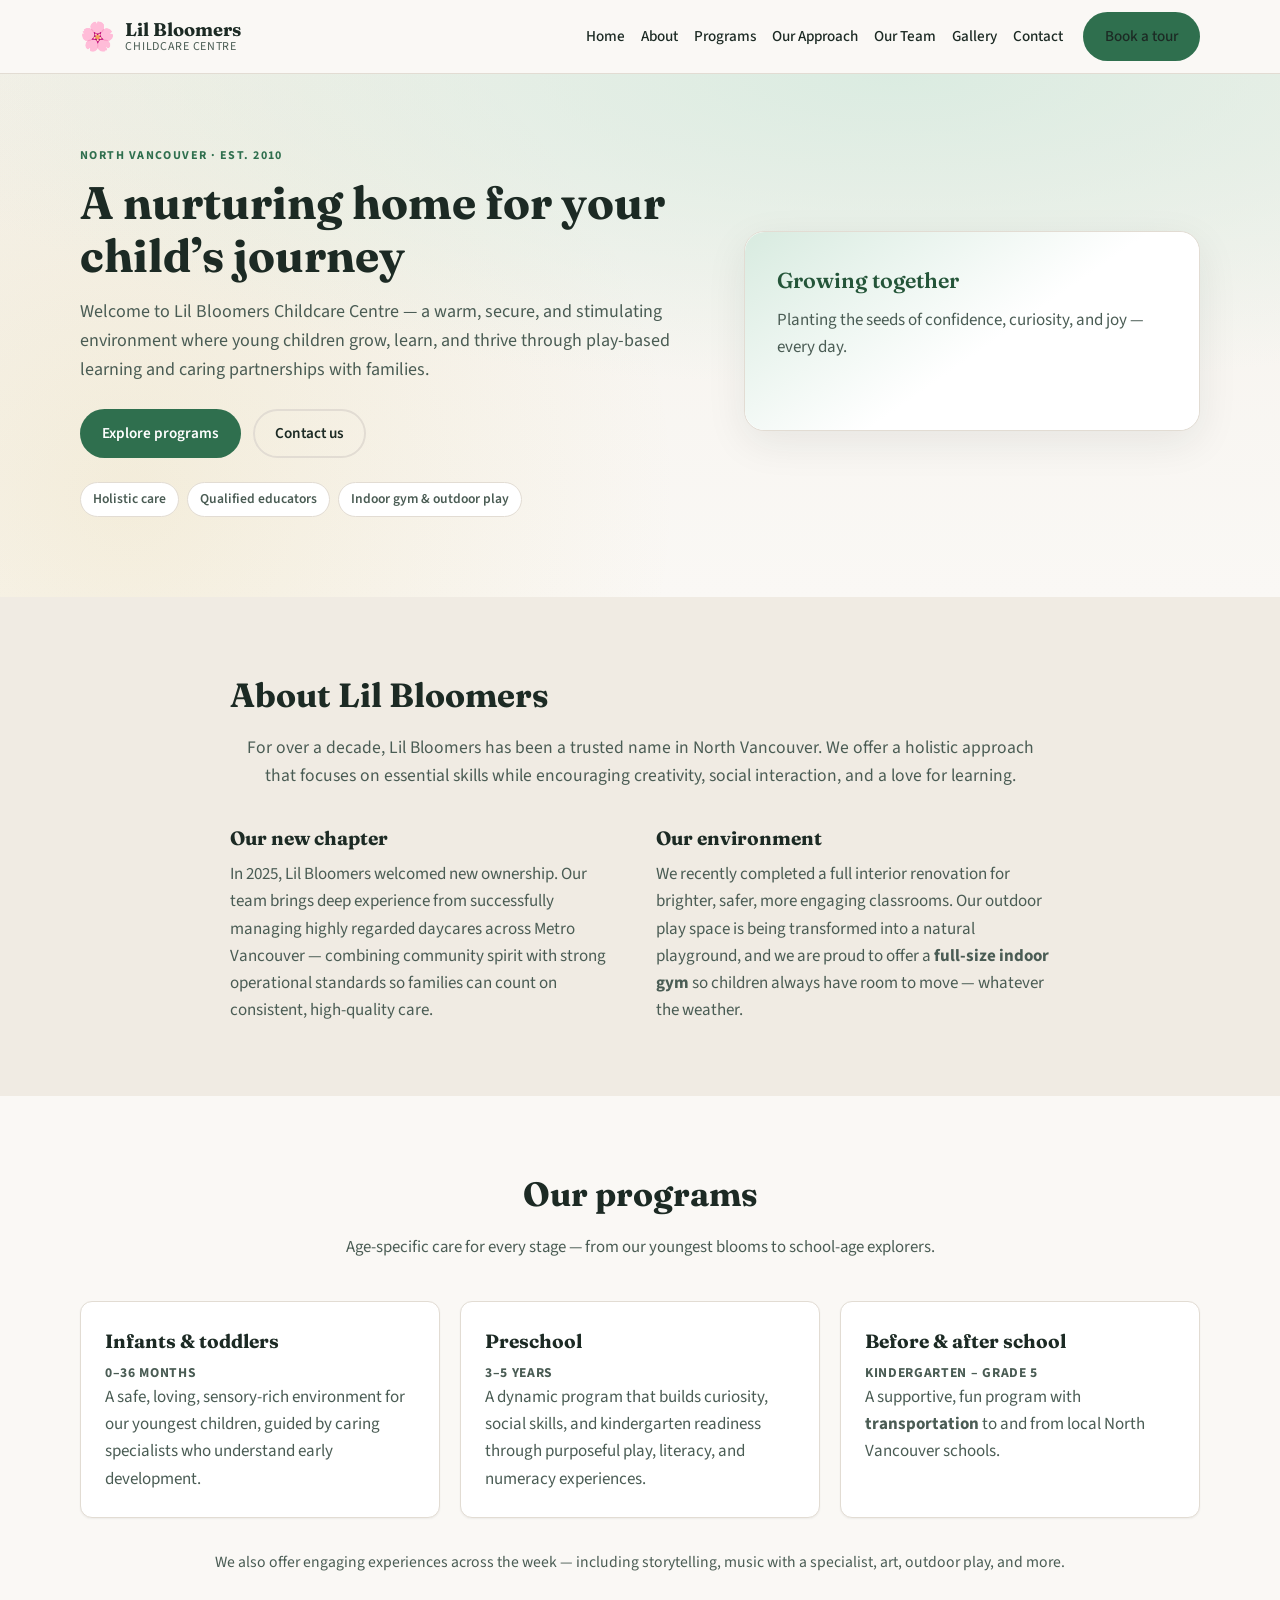
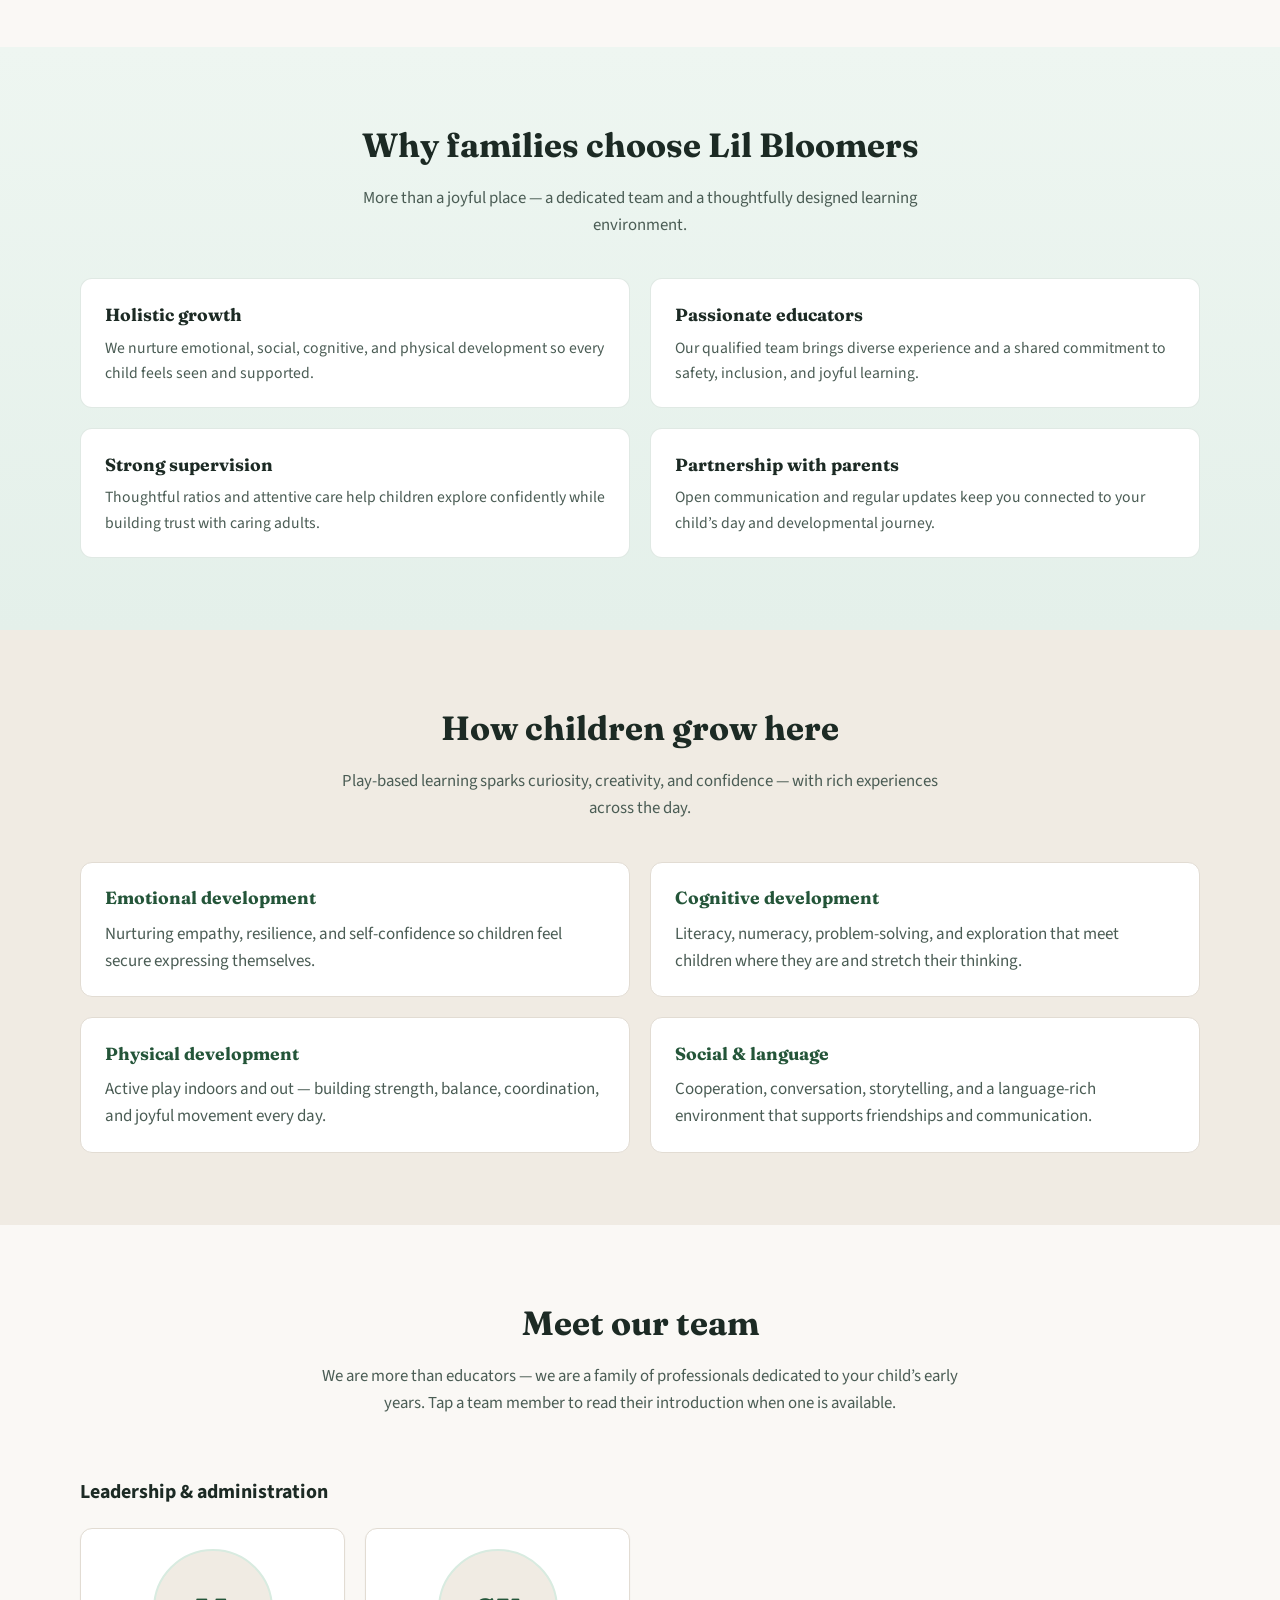
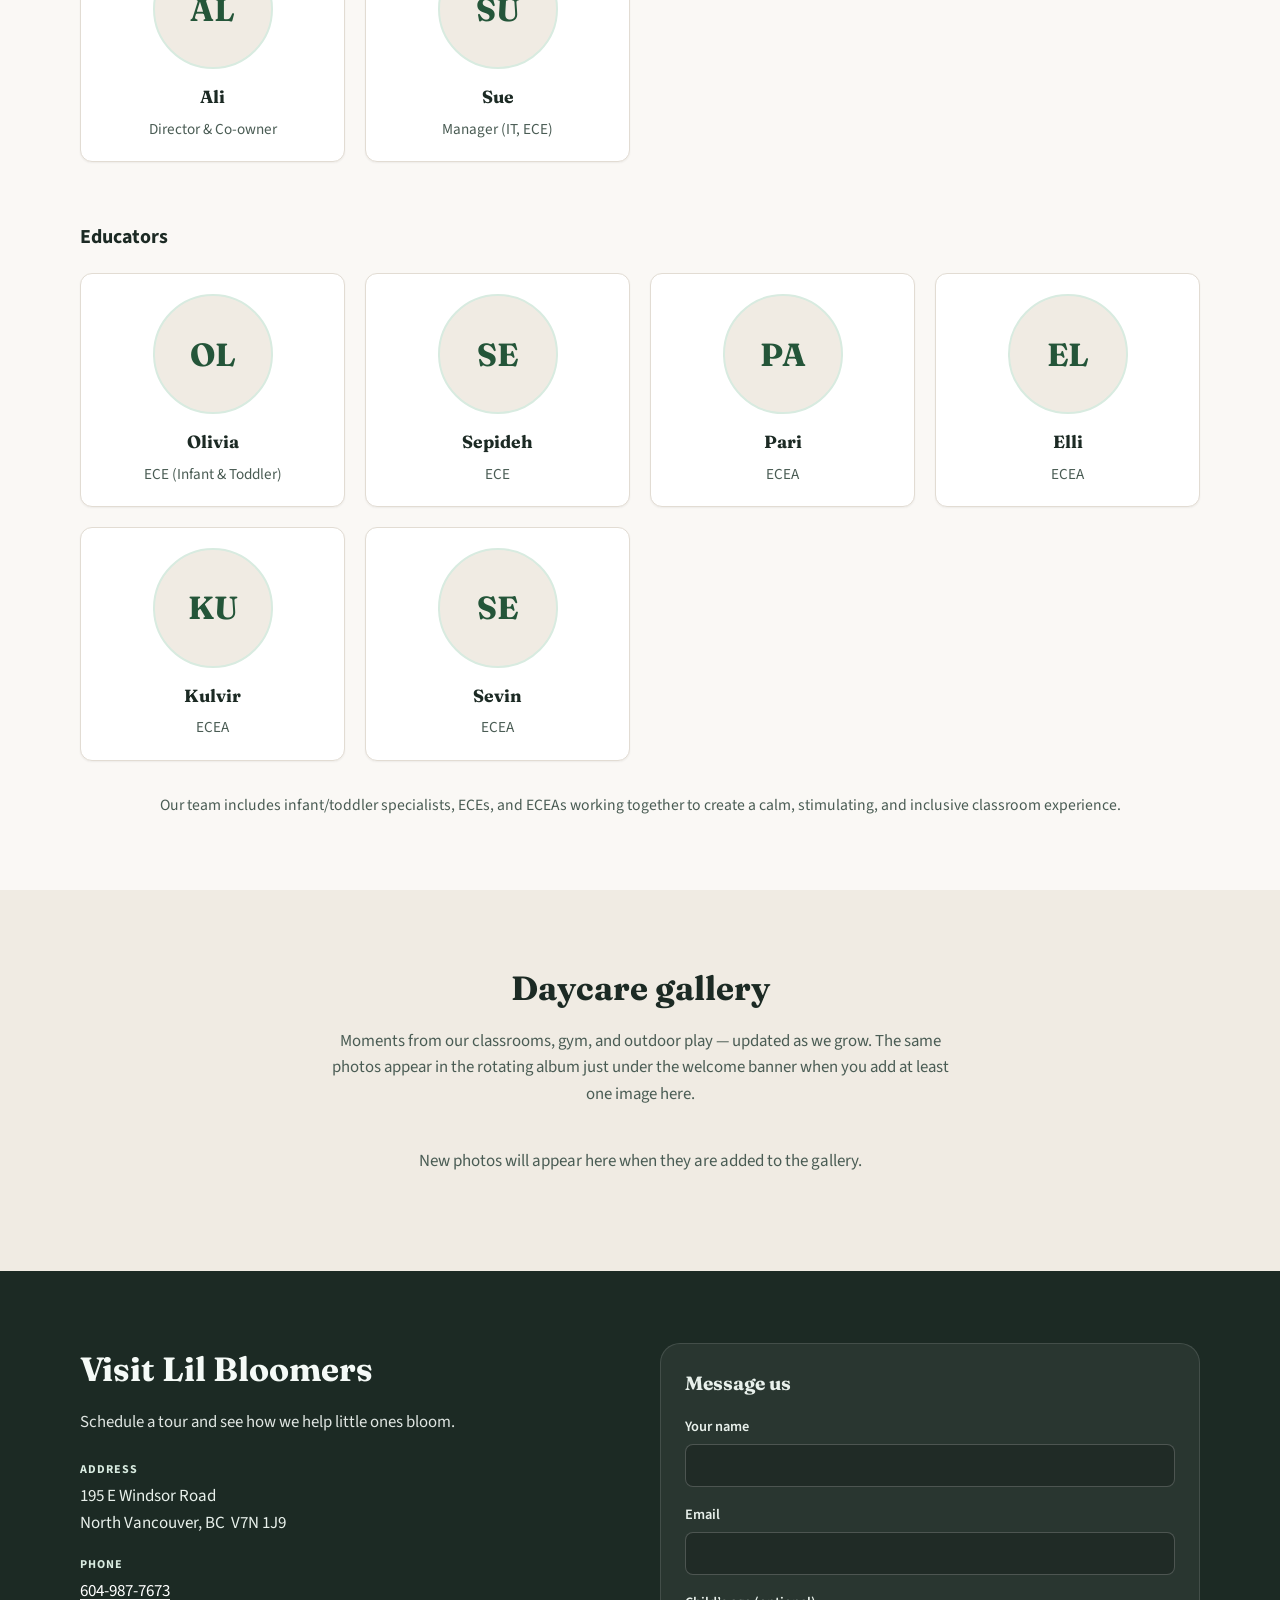
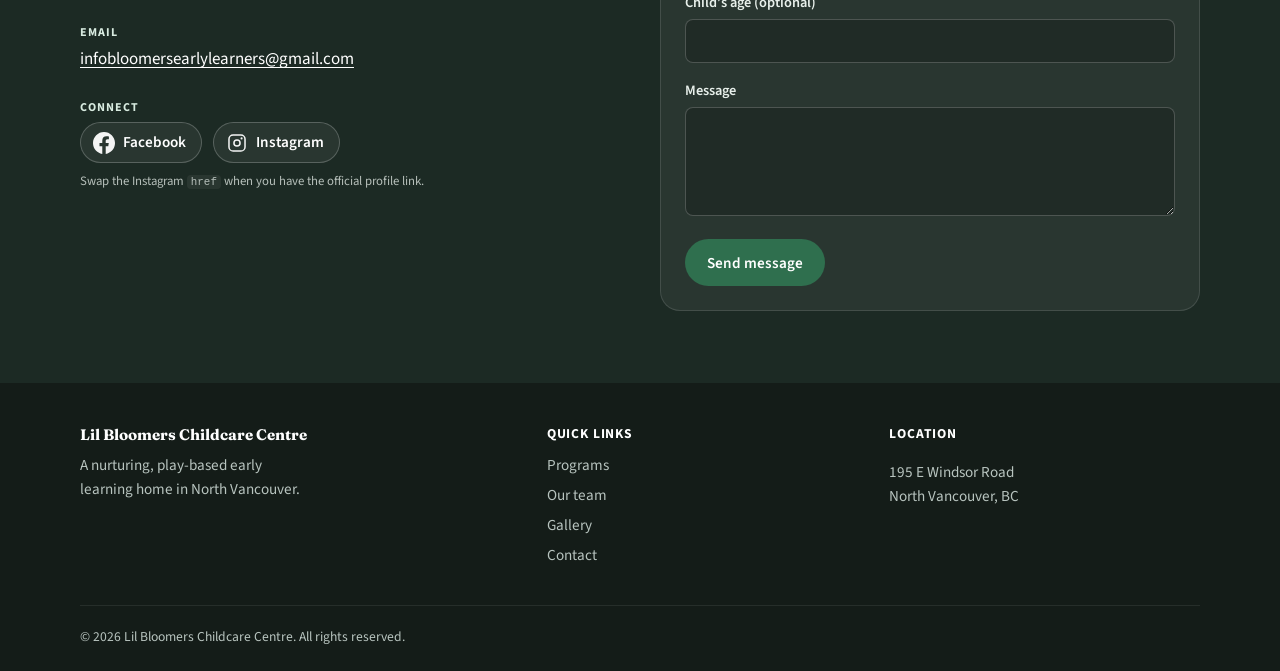
==== commit 98e13b20: "Move photo album under hero; 3D page-turn style frames Made-with: Cursor" ====
--- a/index.html
+++ b/index.html
@@ -14,7 +14,7 @@
       href="https://fonts.googleapis.com/css2?family=Fraunces:ital,opsz,wght@0,9..144,400;0,9..144,600;0,9..144,700;1,9..144,400&family=Source+Sans+3:wght@400;500;600;700&display=swap"
       rel="stylesheet"
     />
-    <link rel="stylesheet" href="styles.css?v=10" />
+    <link rel="stylesheet" href="styles.css?v=11" />
   </head>
   <body id="top">
     <a class="skip-link" href="#main">Skip to content</a>
@@ -89,6 +89,16 @@
         </div>
       </section>
 
+      <section
+        id="gallery-ambient"
+        class="gallery-ambient"
+        aria-label="Daycare photo album"
+        hidden
+      >
+        <div class="gallery-ambient__slides" data-ambient-slides></div>
+        <div class="gallery-ambient__scrim" aria-hidden="true"></div>
+      </section>
+
       <section id="about" class="section section-alt">
         <div class="container narrow">
           <h2>About Lil Bloomers</h2>
@@ -120,16 +130,6 @@
         </div>
       </section>
 
-      <section
-        id="gallery-ambient"
-        class="gallery-ambient"
-        aria-label="Daycare photo showcase"
-        hidden
-      >
-        <div class="gallery-ambient__slides" data-ambient-slides></div>
-        <div class="gallery-ambient__scrim" aria-hidden="true"></div>
-      </section>
-
       <section id="programs" class="section">
         <div class="container">
           <div class="section-head">
@@ -279,9 +279,9 @@
           <div class="section-head">
             <h2 id="gallery-heading">Daycare gallery</h2>
             <p class="section-lead">
-              Moments from our classrooms, gym, and outdoor play — updated as we grow. These same
-              photos power the wide photo band above <em>Our programs</em> when you add at least one
-              image here.
+              Moments from our classrooms, gym, and outdoor play — updated as we grow. The same
+              photos appear in the rotating album just under the welcome banner when you add at
+              least one image here.
             </p>
           </div>
           <p class="gallery-empty" data-gallery-empty hidden>
@@ -480,6 +480,6 @@
     </div>
 
     <script src="config.js"></script>
-    <script src="script.js?v=9"></script>
+    <script src="script.js?v=10"></script>
   </body>
 </html>
--- a/styles.css
+++ b/styles.css
@@ -869,48 +869,90 @@
   color: #ffc9c9;
 }
 
-/* Ambient gallery (between About and Programs) */
+/* Rotating photo album — directly under hero */
 .gallery-ambient {
   position: relative;
   width: 100vw;
   max-width: 100vw;
   margin-left: calc(50% - 50vw);
-  min-height: clamp(200px, 30vh, 380px);
+  min-height: clamp(260px, 46vh, 540px);
   overflow: hidden;
-  background: var(--color-bg-alt);
+  background: linear-gradient(185deg, #e4ddd4 0%, var(--color-bg-alt) 42%, #e9e2d8 100%);
+  padding: clamp(0.85rem, 2.5vw, 1.75rem) 0;
 }
 
 .gallery-ambient__slides {
   position: absolute;
   inset: 0;
+  display: flex;
+  align-items: center;
+  justify-content: center;
+  perspective: 1600px;
 }
 
 .gallery-ambient__slide {
   position: absolute;
   inset: 0;
+  display: flex;
+  align-items: center;
+  justify-content: center;
+  padding: 0.5rem 1rem 1rem;
   opacity: 0;
-  transition: opacity 1.4s ease;
+  transform: rotateY(88deg);
+  transform-origin: center center;
+  transform-style: preserve-3d;
+  transition:
+    opacity 0.95s cubic-bezier(0.42, 0, 0.2, 1),
+    transform 0.95s cubic-bezier(0.42, 0, 0.2, 1);
   pointer-events: none;
+  z-index: 0;
 }
 
 .gallery-ambient__slide.is-active {
   opacity: 1;
-}
-
-.gallery-ambient__slide img {
+  transform: rotateY(0deg);
+  z-index: 2;
+}
+
+.gallery-ambient__frame {
+  width: min(94vw, 920px);
+  background: linear-gradient(160deg, #fffefb 0%, #f4f0e8 100%);
+  padding: 0.5rem 0.5rem 1.35rem;
+  border-radius: 5px;
+  box-shadow:
+    0 1px 0 rgba(255, 255, 255, 0.95) inset,
+    0 22px 55px rgba(28, 42, 36, 0.2),
+    0 6px 16px rgba(28, 42, 36, 0.1);
+  transform: rotate(var(--album-tilt, 0deg));
+  transition: transform 0.95s cubic-bezier(0.42, 0, 0.2, 1);
+}
+
+.gallery-ambient__slide.is-active .gallery-ambient__frame {
+  transform: rotate(0deg);
+}
+
+.gallery-ambient__frame img {
+  display: block;
   width: 100%;
-  height: 100%;
+  aspect-ratio: 16 / 10;
+  max-height: min(44vh, 440px);
   object-fit: cover;
-  transform: scale(1.04);
+  border-radius: 3px;
 }
 
 @media (prefers-reduced-motion: reduce) {
   .gallery-ambient__slide {
+    transform: none;
+    transition: opacity 0.5s ease;
+  }
+
+  .gallery-ambient__slide.is-active {
+    transform: none;
+  }
+
+  .gallery-ambient__frame {
+    transform: none !important;
     transition: none;
-  }
-
-  .gallery-ambient__slide img {
-    transform: none;
   }
 }
 
@@ -919,9 +961,9 @@
   inset: 0;
   background: linear-gradient(
     180deg,
-    rgba(250, 248, 243, 0.15) 0%,
-    rgba(250, 248, 243, 0.35) 40%,
-    rgba(250, 248, 243, 0.55) 100%
+    rgba(250, 248, 243, 0.08) 0%,
+    rgba(250, 248, 243, 0.2) 45%,
+    rgba(250, 248, 243, 0.45) 100%
   );
   pointer-events: none;
 }
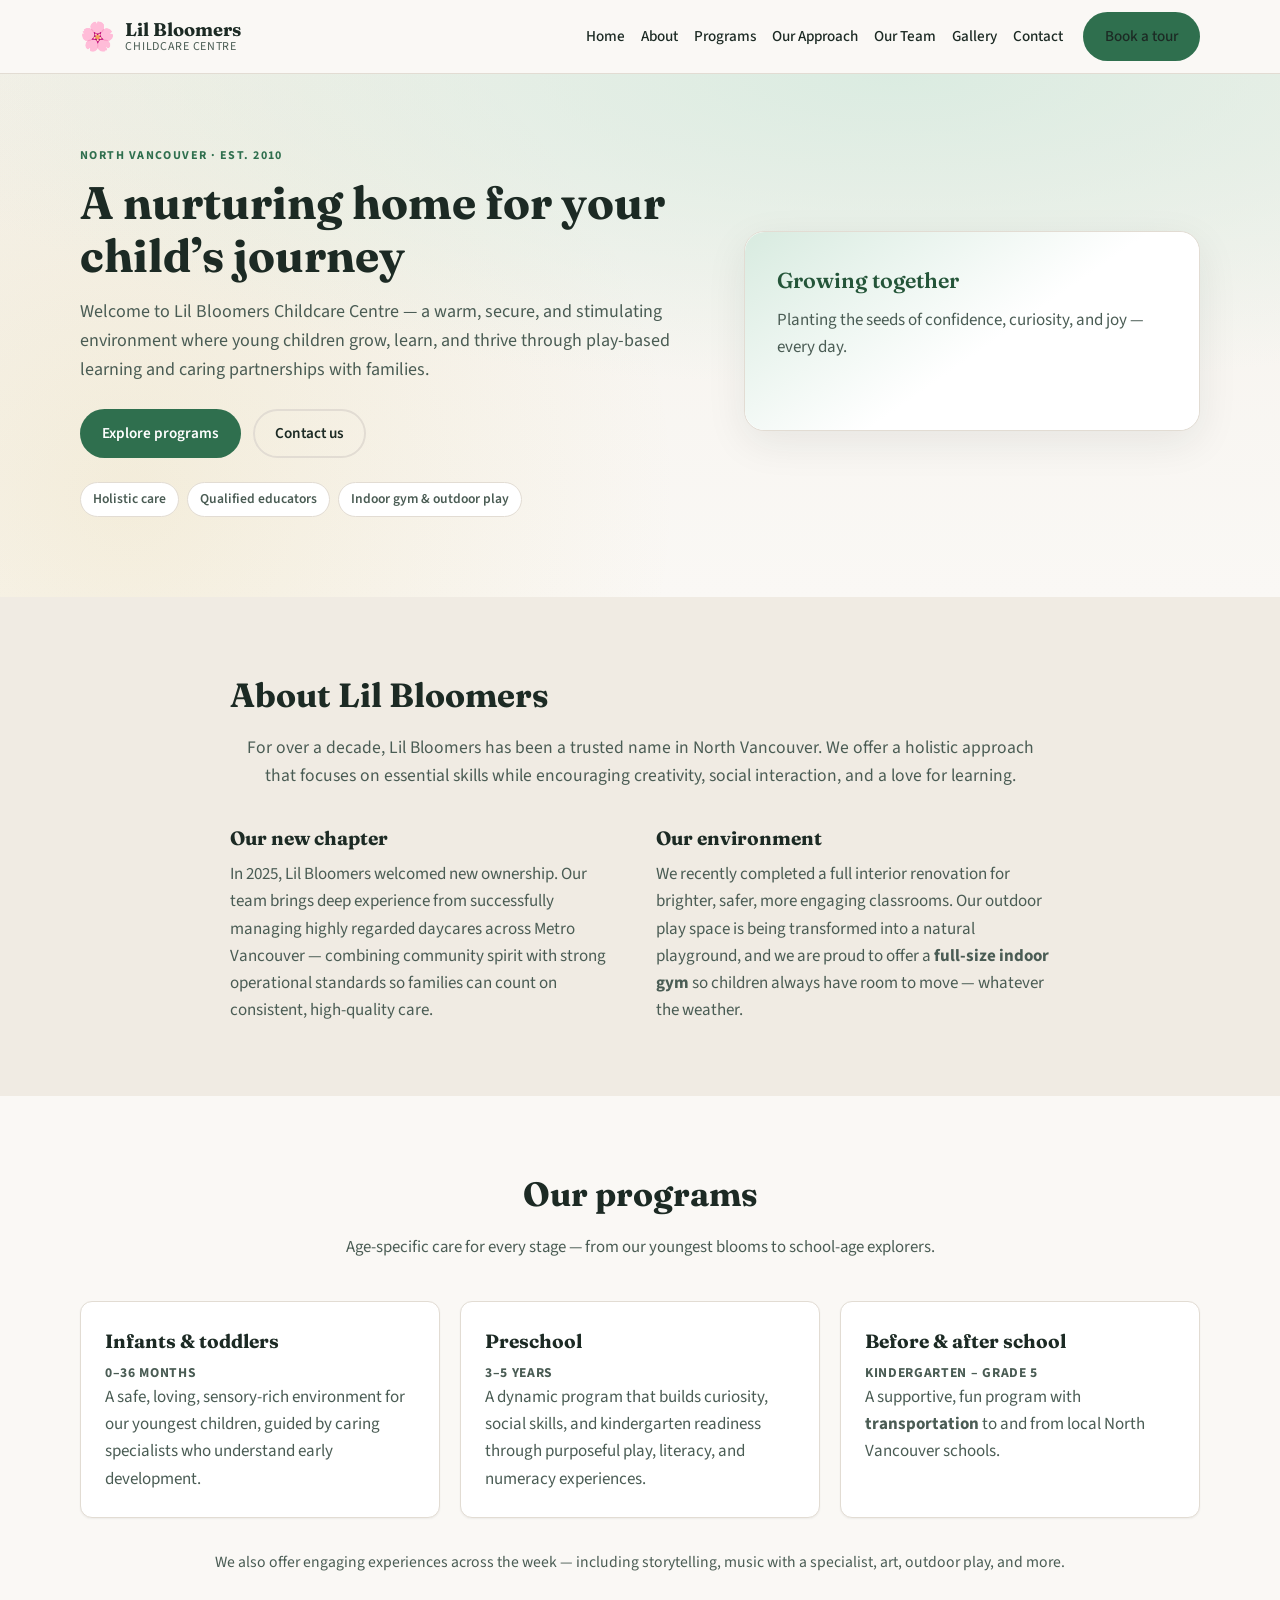
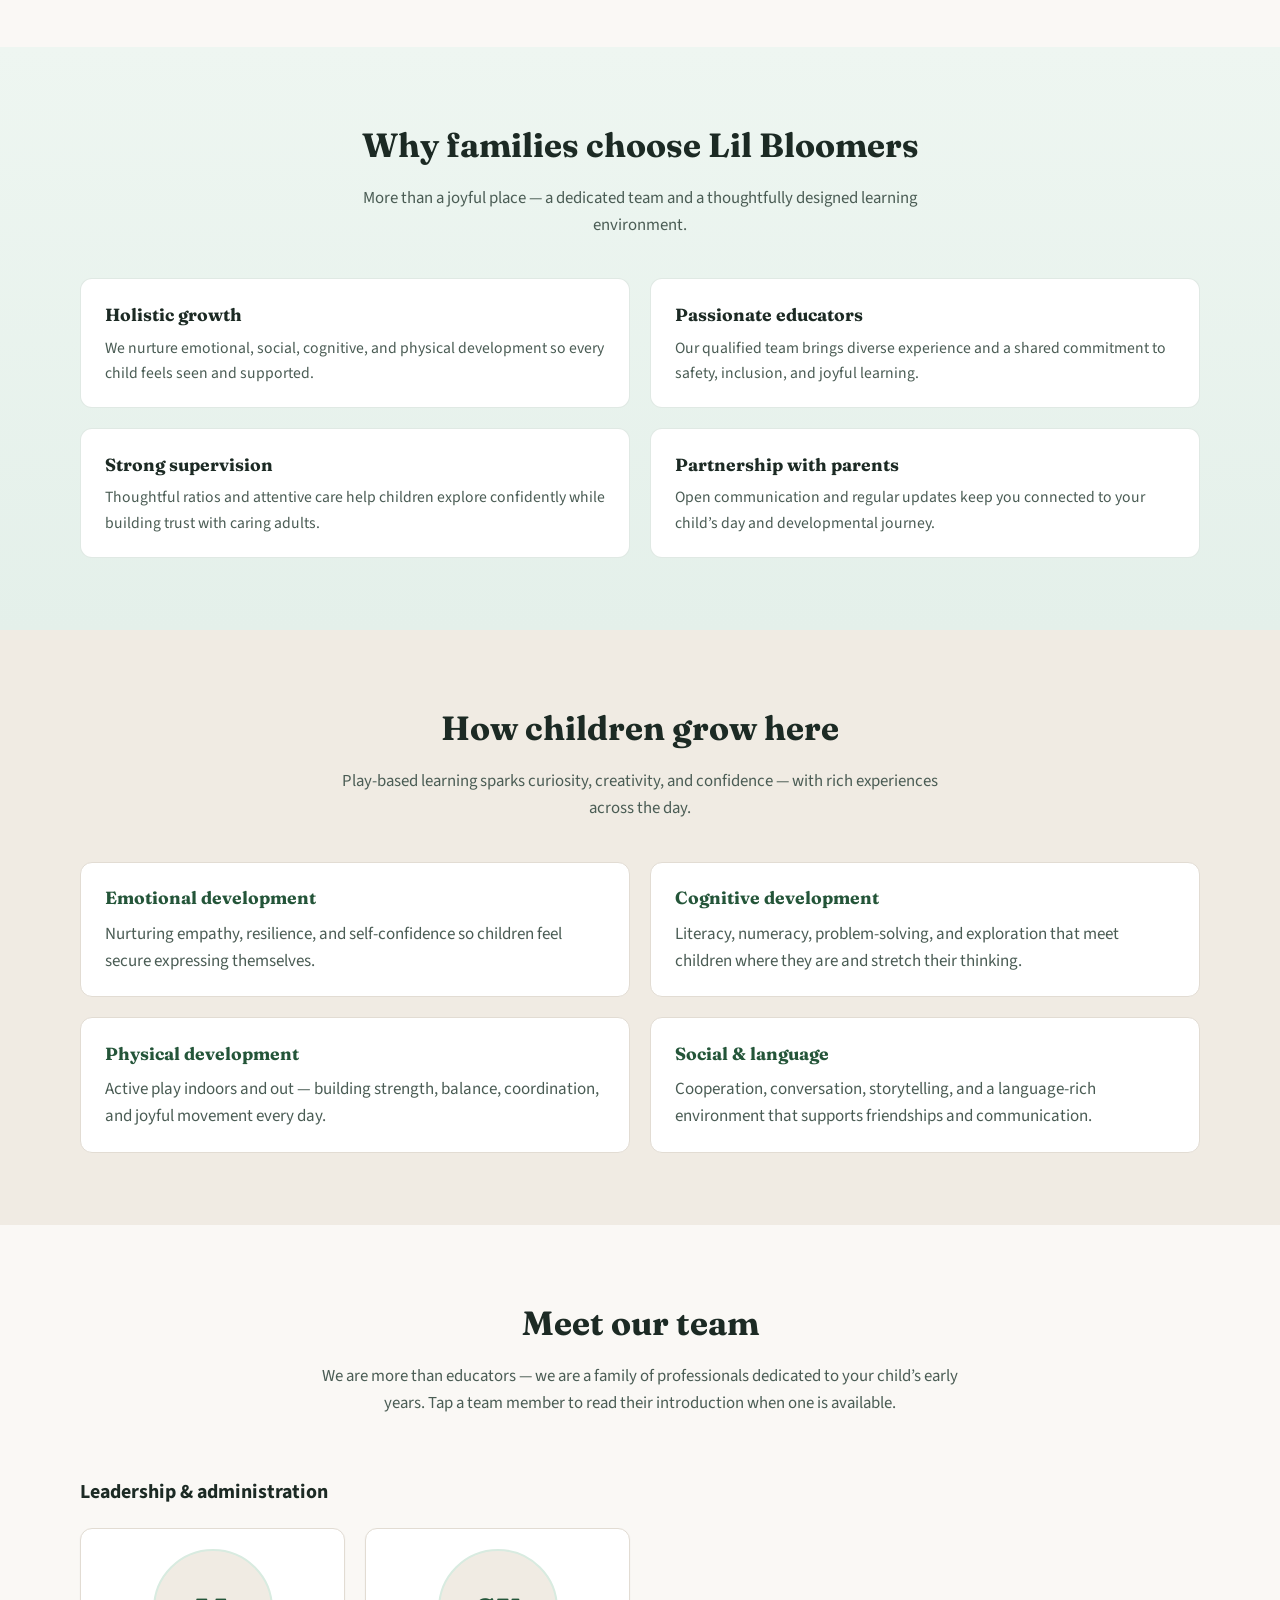
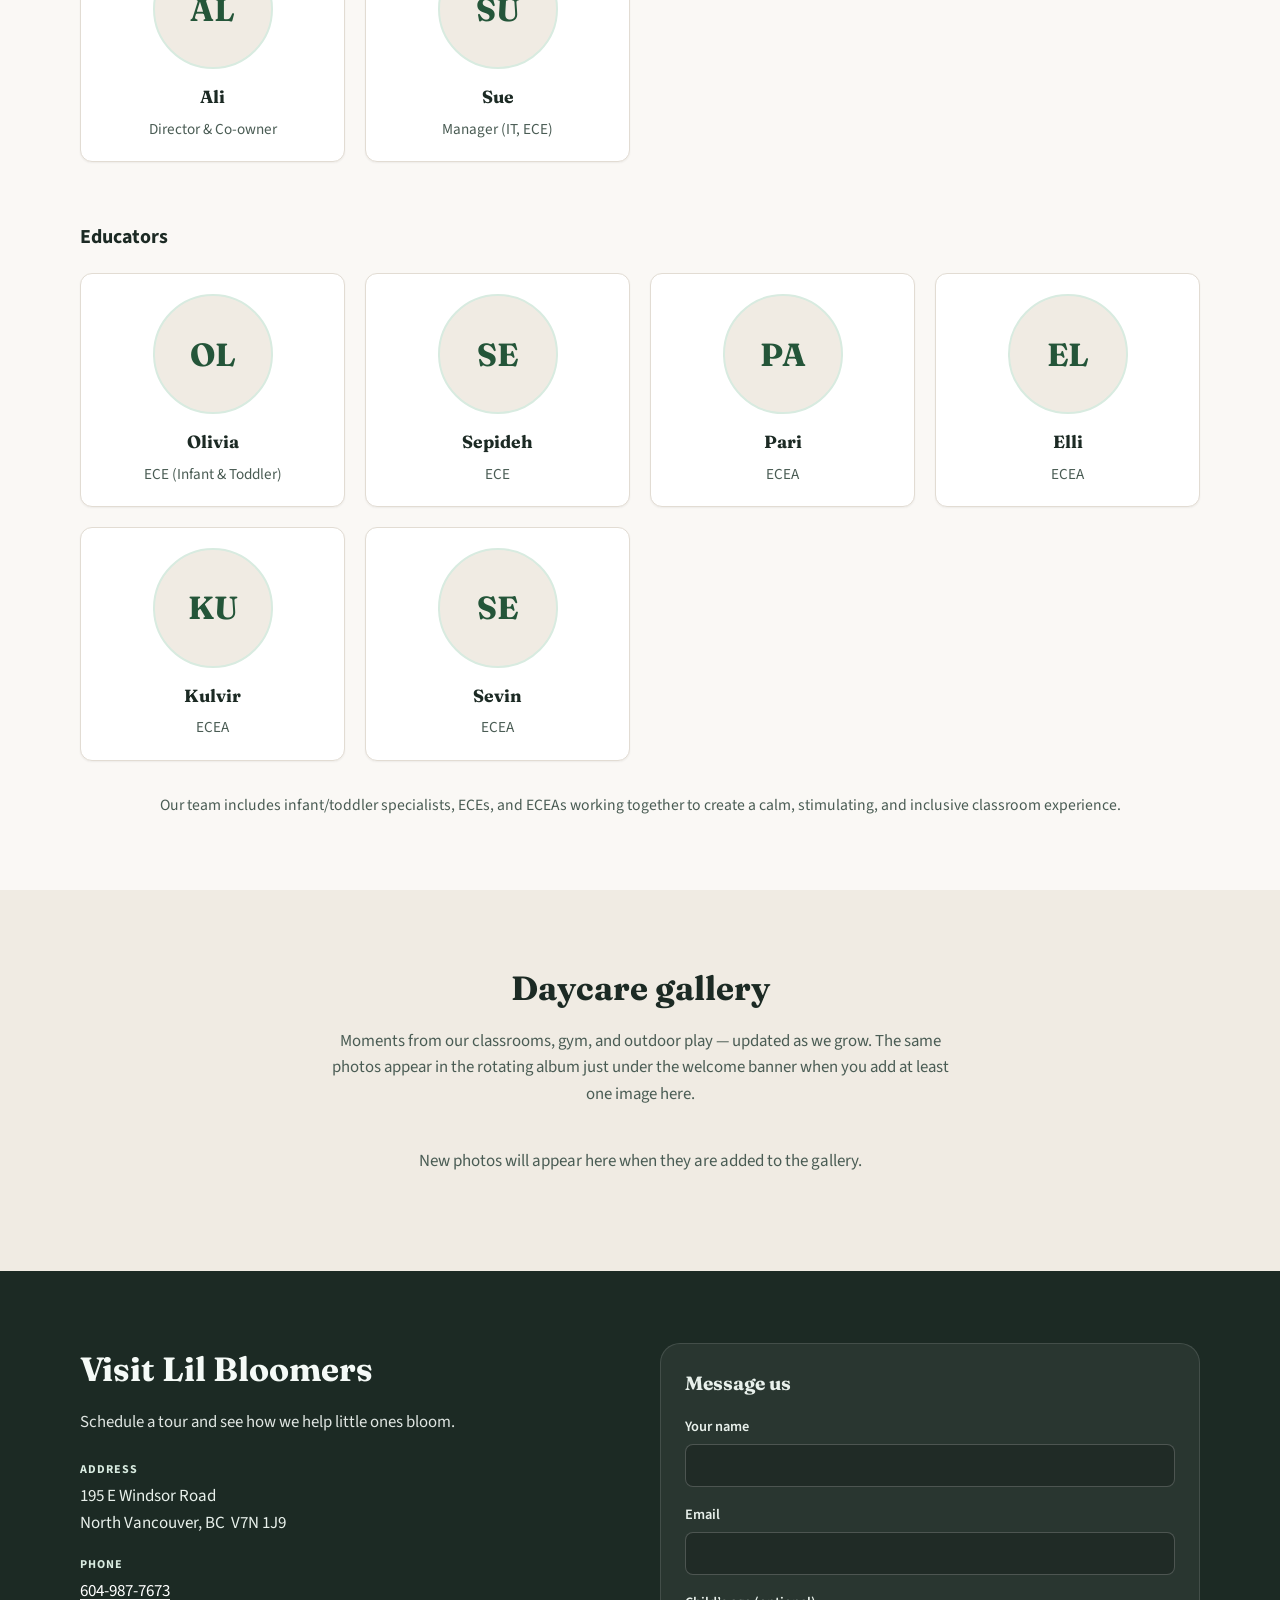
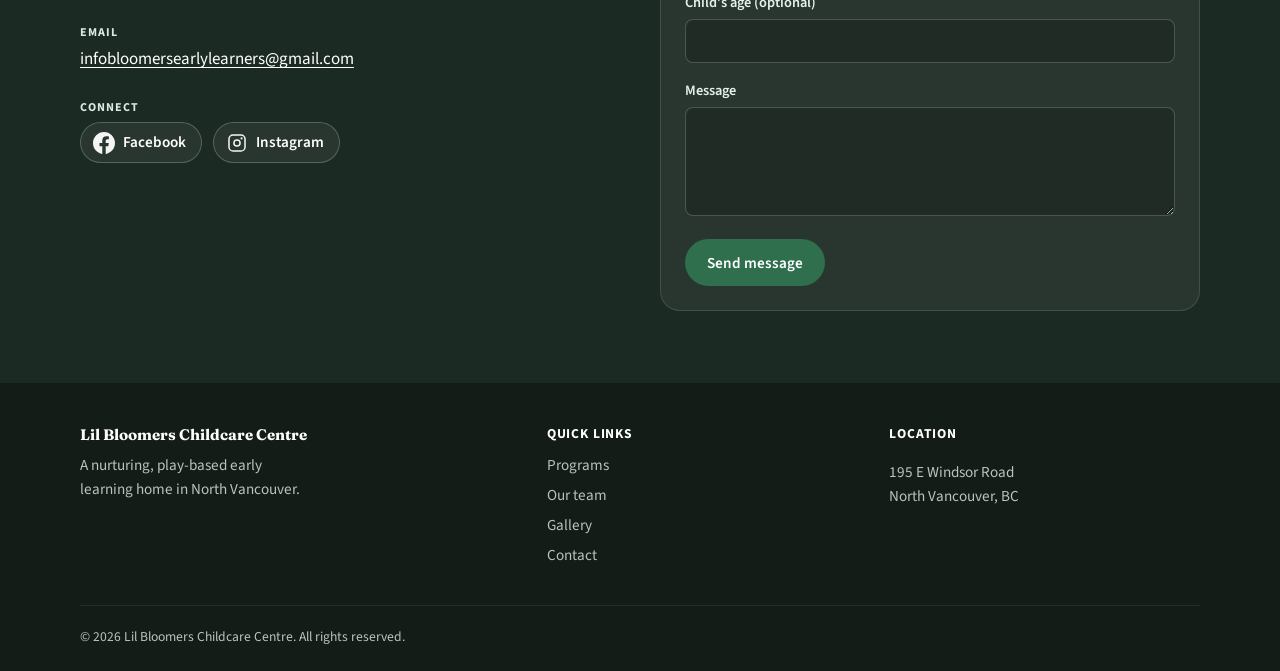
==== commit 0b58a510: "Update index.html" ====
--- a/index.html
+++ b/index.html
@@ -14,7 +14,7 @@
       href="https://fonts.googleapis.com/css2?family=Fraunces:ital,opsz,wght@0,9..144,400;0,9..144,600;0,9..144,700;1,9..144,400&family=Source+Sans+3:wght@400;500;600;700&display=swap"
       rel="stylesheet"
     />
-    <link rel="stylesheet" href="styles.css?v=11" />
+    <link rel="stylesheet" href="styles.css?v=12" />
   </head>
   <body id="top">
     <a class="skip-link" href="#main">Skip to content</a>
@@ -400,7 +400,6 @@
               </div>
             </div>
             <p class="fine-print">
-              Swap the Instagram <code>href</code> when you have the official profile link.
             </p>
           </div>
           <div class="contact-card">
@@ -464,6 +463,7 @@
       id="staff-bio-modal"
       class="staff-bio-modal"
       hidden
+      aria-hidden="true"
       role="dialog"
       aria-modal="true"
       aria-labelledby="staff-bio-modal-title"
@@ -480,6 +480,6 @@
     </div>
 
     <script src="config.js"></script>
-    <script src="script.js?v=10"></script>
+    <script src="script.js?v=11"></script>
   </body>
 </html>
--- a/styles.css
+++ b/styles.css
@@ -968,11 +968,11 @@
   pointer-events: none;
 }
 
-/* Staff bio dialog */
+/* Staff bio dialog — above sticky header, hero, and gallery overlays */
 .staff-bio-modal {
   position: fixed;
   inset: 0;
-  z-index: 300;
+  z-index: 8000;
   display: grid;
   place-items: center;
   padding: 1.25rem;
@@ -1081,6 +1081,8 @@
 
 .staff-card--has-bio {
   cursor: pointer;
+  touch-action: manipulation;
+  -webkit-tap-highlight-color: transparent;
   transition: transform 0.2s ease, box-shadow 0.2s ease;
 }
 
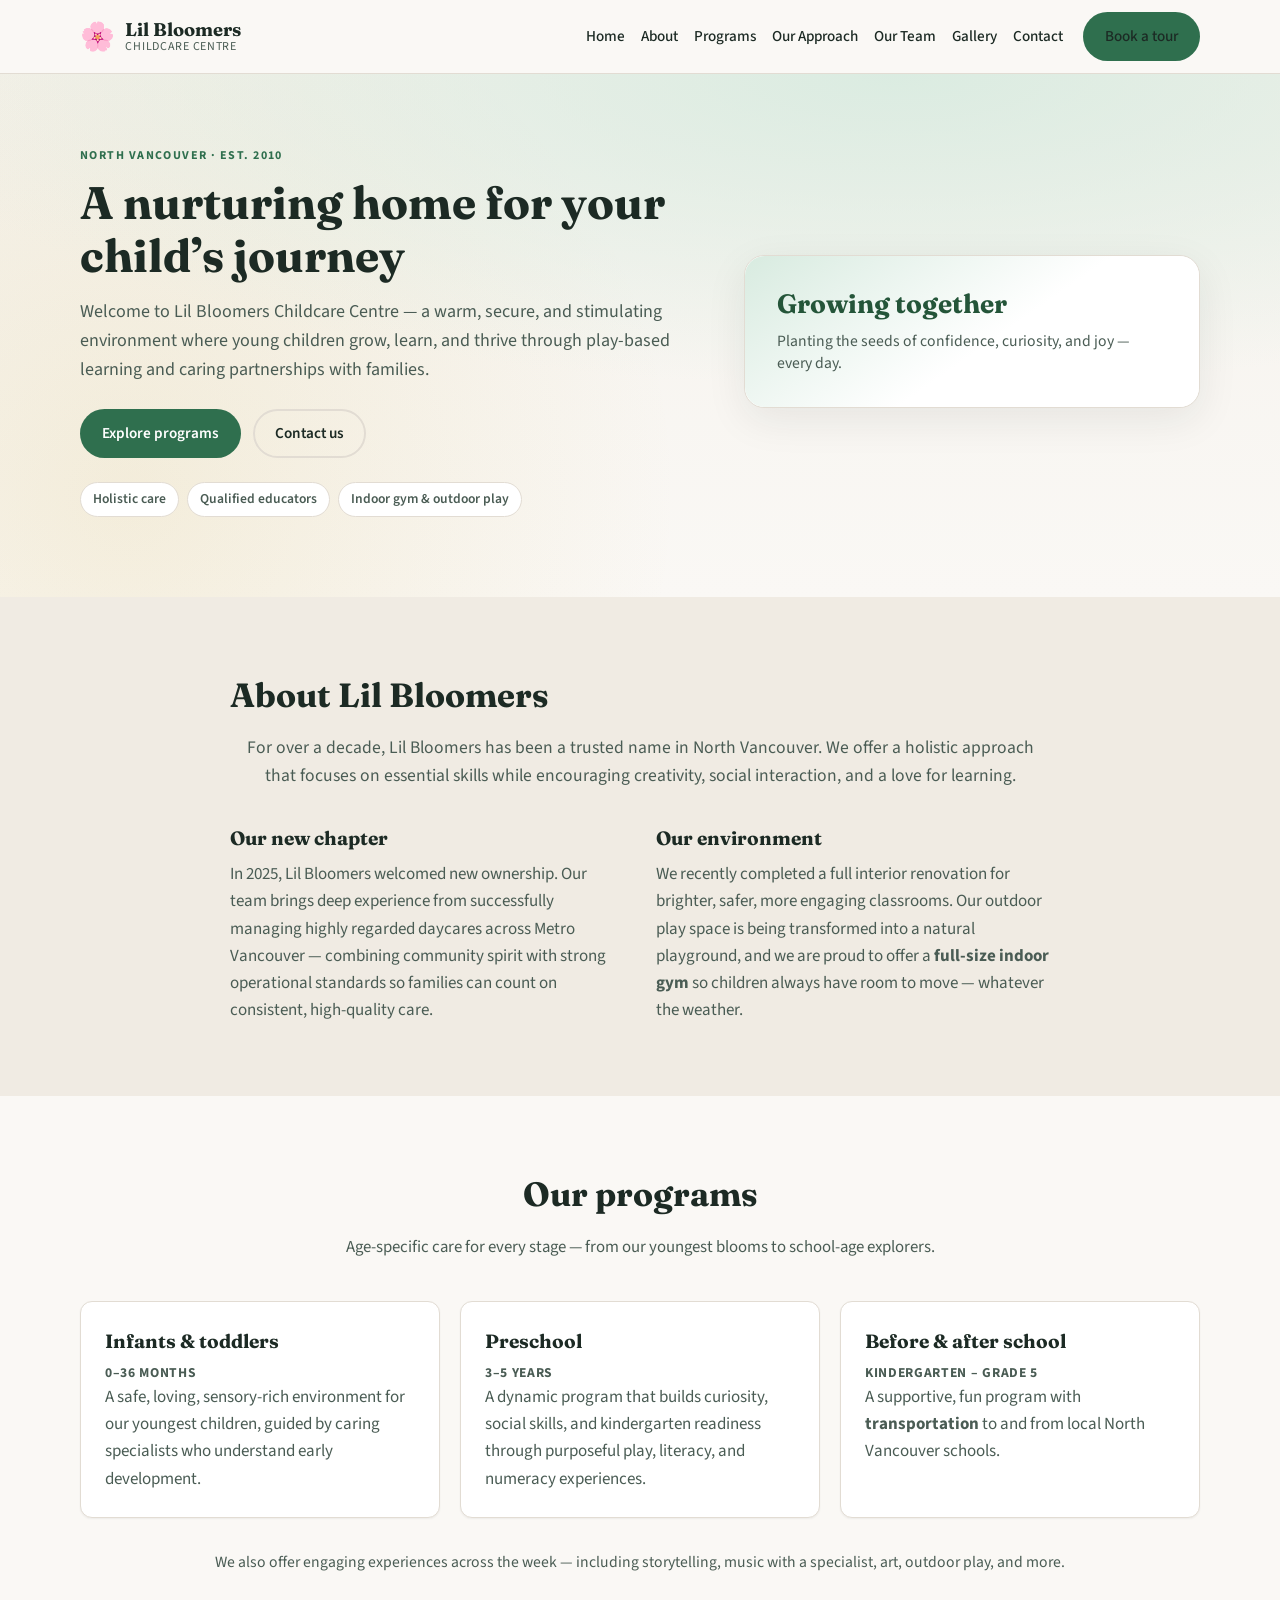
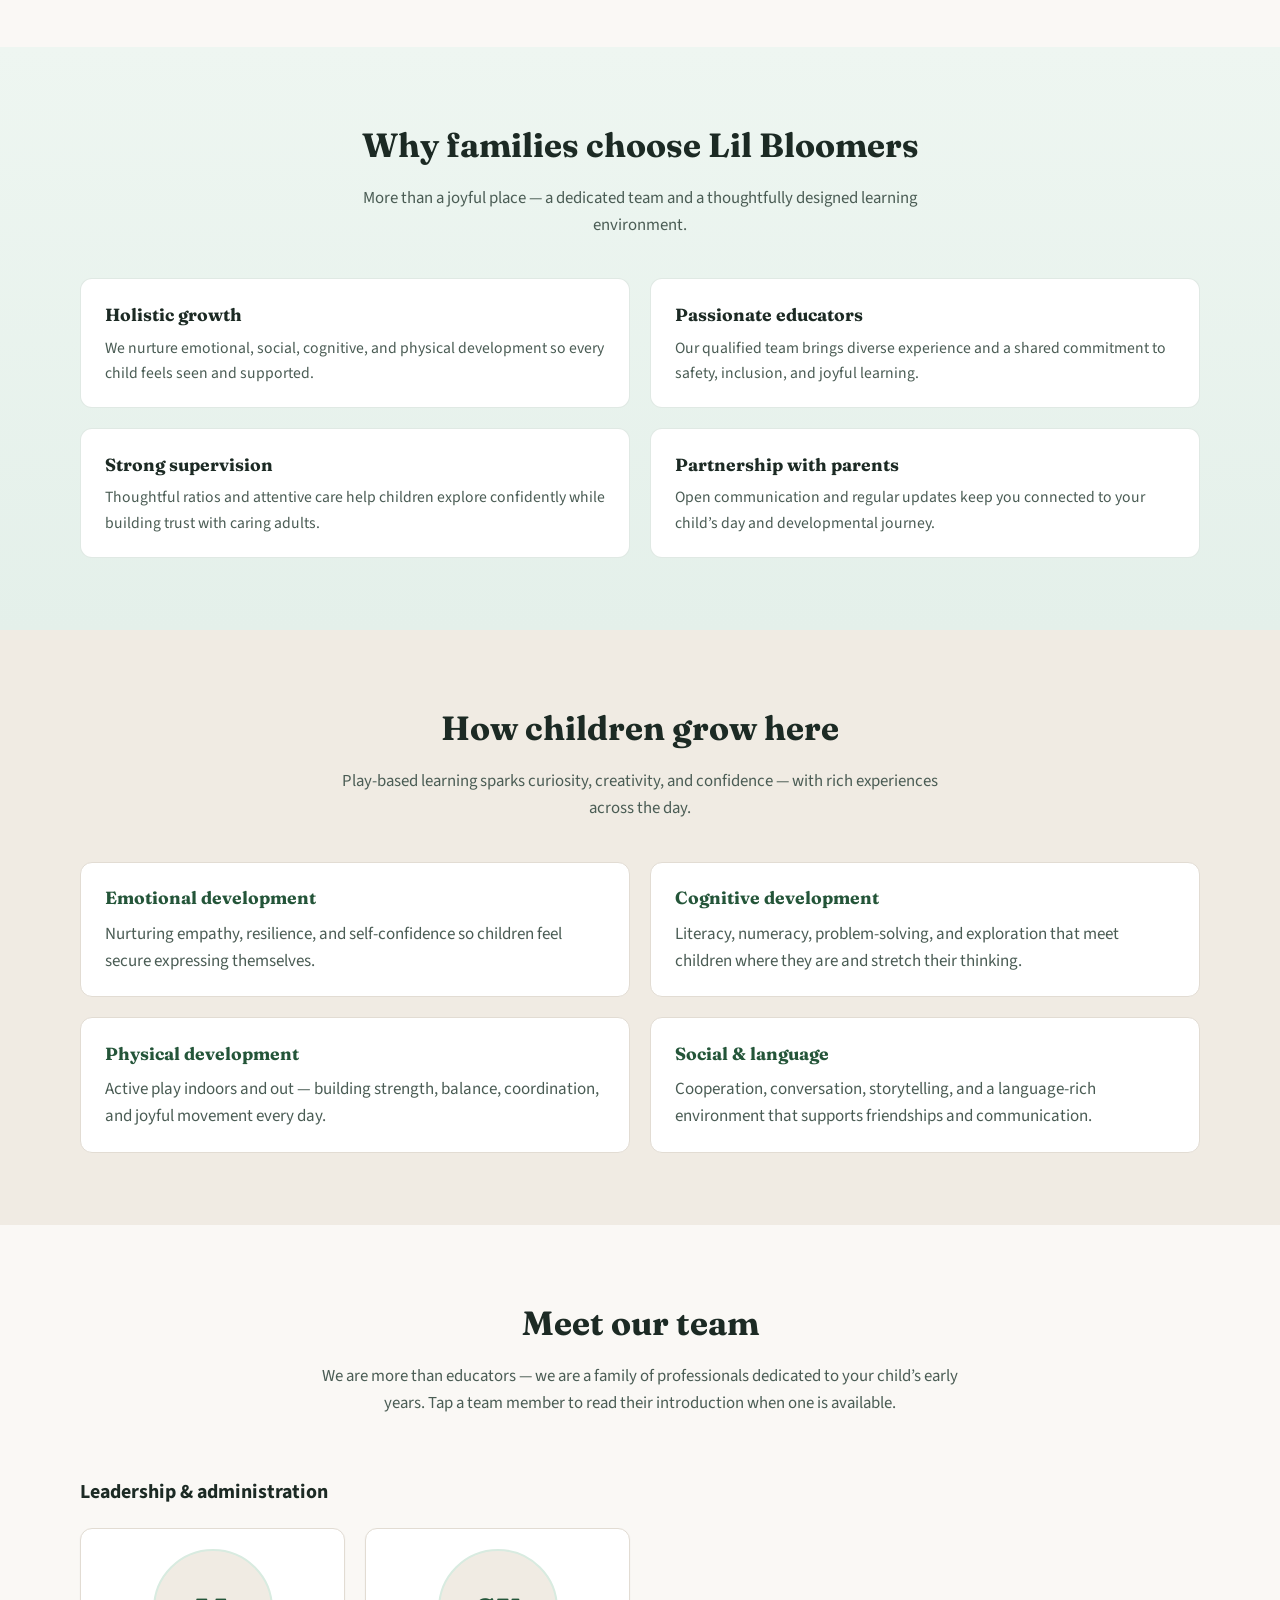
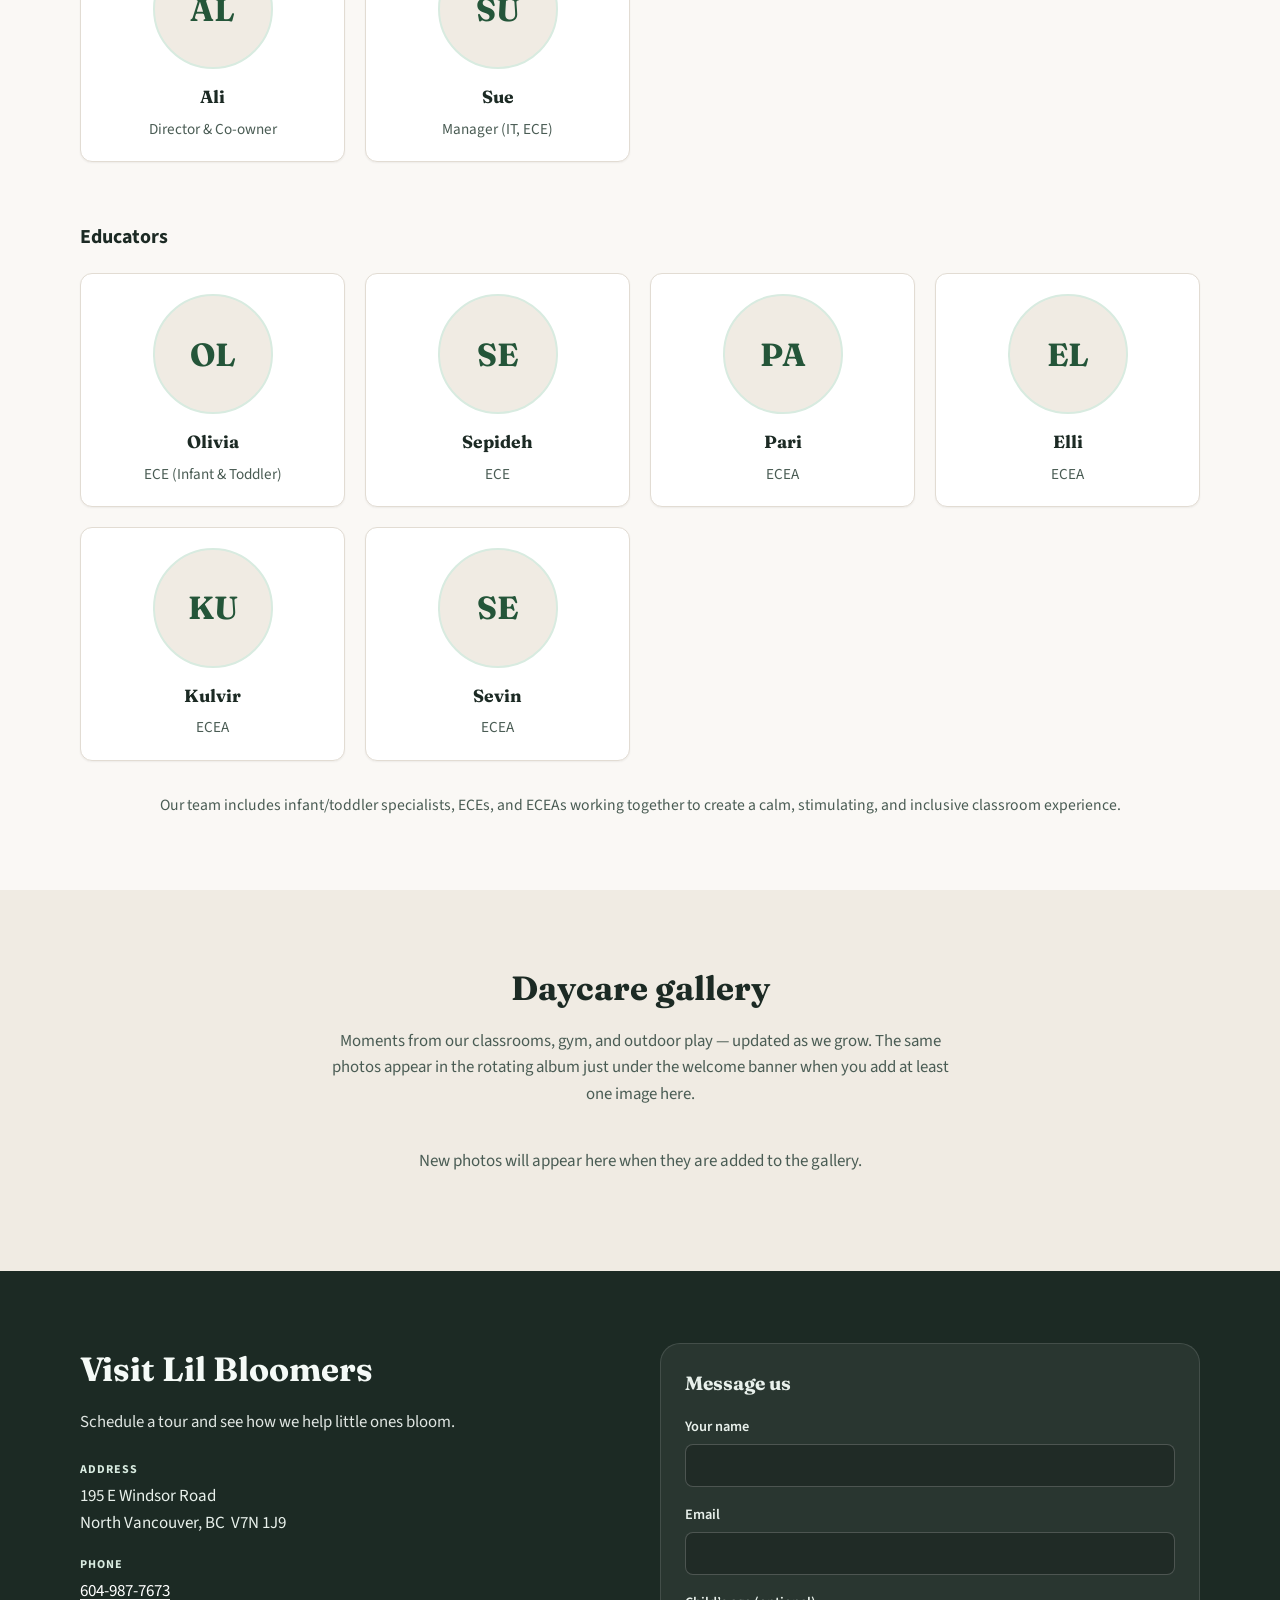
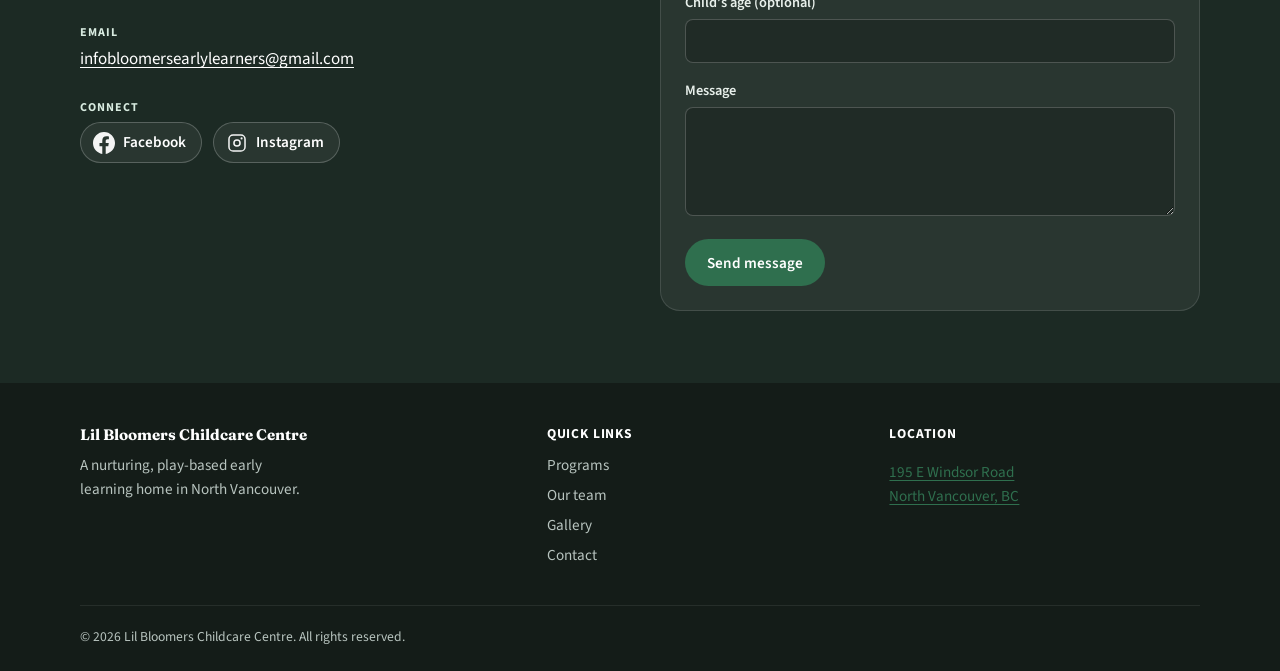
==== commit 8e75070c: "Hero card hosts photo album; admin previews; GitHub deploy workflow Made-with: Cursor" ====
--- a/index.html
+++ b/index.html
@@ -14,7 +14,7 @@
       href="https://fonts.googleapis.com/css2?family=Fraunces:ital,opsz,wght@0,9..144,400;0,9..144,600;0,9..144,700;1,9..144,400&family=Source+Sans+3:wght@400;500;600;700&display=swap"
       rel="stylesheet"
     />
-    <link rel="stylesheet" href="styles.css?v=12" />
+    <link rel="stylesheet" href="styles.css?v=13" />
   </head>
   <body id="top">
     <a class="skip-link" href="#main">Skip to content</a>
@@ -78,25 +78,24 @@
               <li>Indoor gym &amp; outdoor play</li>
             </ul>
           </div>
-          <div class="hero-card" role="presentation">
+          <div class="hero-card" role="region" aria-labelledby="hero-album-heading">
             <div class="hero-card-inner">
-              <p class="hero-card-kicker">Growing together</p>
+              <h2 id="hero-album-heading" class="hero-card-title">Growing together</h2>
               <p class="hero-card-text">
                 Planting the seeds of confidence, curiosity, and joy — every day.
               </p>
-            </div>
-          </div>
-        </div>
-      </section>
-
-      <section
-        id="gallery-ambient"
-        class="gallery-ambient"
-        aria-label="Daycare photo album"
-        hidden
-      >
-        <div class="gallery-ambient__slides" data-ambient-slides></div>
-        <div class="gallery-ambient__scrim" aria-hidden="true"></div>
+              <section
+                id="gallery-ambient"
+                class="gallery-ambient"
+                aria-label="Photo album preview"
+                hidden
+              >
+                <div class="gallery-ambient__slides" data-ambient-slides></div>
+                <div class="gallery-ambient__scrim" aria-hidden="true"></div>
+              </section>
+            </div>
+          </div>
+        </div>
       </section>
 
       <section id="about" class="section section-alt">
@@ -449,7 +448,15 @@
         </div>
         <div>
           <p class="footer-heading">Location</p>
-          <p>195 E Windsor Road<br />North Vancouver, BC</p>
+          <p>
+            <a
+              href="https://www.google.com/maps/dir/?api=1&destination=195+E+Windsor+Road,+North+Vancouver,+BC"
+              target="_blank"
+              rel="noopener noreferrer"
+              aria-label="Get directions to Lil Bloomers on Google Maps"
+              >195 E Windsor Road<br />North Vancouver, BC</a
+            >
+          </p>
         </div>
       </div>
       <div class="container footer-bottom">
--- a/styles.css
+++ b/styles.css
@@ -376,7 +376,7 @@
   background: var(--color-surface);
   box-shadow: var(--shadow-md);
   border: 1px solid var(--color-line);
-  min-height: 200px;
+  min-height: 0;
   display: flex;
   align-items: stretch;
 }
@@ -386,19 +386,25 @@
   background: linear-gradient(145deg, var(--color-accent-soft), #fff 55%);
   border-radius: inherit;
   width: 100%;
-}
-
-.hero-card-kicker {
-  font-family: var(--font-display);
-  font-size: 1.35rem;
-  font-weight: 600;
-  margin: 0 0 0.5rem;
+  display: flex;
+  flex-direction: column;
+  gap: 0.65rem;
+}
+
+.hero-card-title {
+  font-family: var(--font-display);
+  font-size: clamp(1.35rem, 2.4vw, 1.65rem);
+  font-weight: 700;
+  margin: 0;
+  line-height: 1.2;
   color: var(--color-accent-dark);
 }
 
 .hero-card-text {
   margin: 0;
   color: var(--color-muted);
+  font-size: 0.98rem;
+  line-height: 1.45;
 }
 
 .section {
@@ -869,16 +875,17 @@
   color: #ffc9c9;
 }
 
-/* Rotating photo album — directly under hero */
+/* Rotating photo album — inside hero card (“Growing together”) */
 .gallery-ambient {
   position: relative;
-  width: 100vw;
-  max-width: 100vw;
-  margin-left: calc(50% - 50vw);
-  min-height: clamp(260px, 46vh, 540px);
+  width: 100%;
+  margin: 0.35rem 0 0;
+  flex: 1 1 auto;
+  min-height: clamp(168px, 26vw, 260px);
   overflow: hidden;
+  border-radius: 12px;
   background: linear-gradient(185deg, #e4ddd4 0%, var(--color-bg-alt) 42%, #e9e2d8 100%);
-  padding: clamp(0.85rem, 2.5vw, 1.75rem) 0;
+  padding: 0;
 }
 
 .gallery-ambient__slides {
@@ -896,7 +903,7 @@
   display: flex;
   align-items: center;
   justify-content: center;
-  padding: 0.5rem 1rem 1rem;
+  padding: 0.35rem 0.5rem 0.65rem;
   opacity: 0;
   transform: rotateY(88deg);
   transform-origin: center center;
@@ -915,14 +922,15 @@
 }
 
 .gallery-ambient__frame {
-  width: min(94vw, 920px);
+  width: min(100%, 420px);
+  max-width: 100%;
   background: linear-gradient(160deg, #fffefb 0%, #f4f0e8 100%);
-  padding: 0.5rem 0.5rem 1.35rem;
-  border-radius: 5px;
+  padding: 0.4rem 0.4rem 0.75rem;
+  border-radius: 8px;
   box-shadow:
     0 1px 0 rgba(255, 255, 255, 0.95) inset,
-    0 22px 55px rgba(28, 42, 36, 0.2),
-    0 6px 16px rgba(28, 42, 36, 0.1);
+    0 16px 40px rgba(28, 42, 36, 0.16),
+    0 4px 12px rgba(28, 42, 36, 0.08);
   transform: rotate(var(--album-tilt, 0deg));
   transition: transform 0.95s cubic-bezier(0.42, 0, 0.2, 1);
 }
@@ -935,9 +943,9 @@
   display: block;
   width: 100%;
   aspect-ratio: 16 / 10;
-  max-height: min(44vh, 440px);
+  max-height: min(220px, 36vw);
   object-fit: cover;
-  border-radius: 3px;
+  border-radius: 4px;
 }
 
 @media (prefers-reduced-motion: reduce) {
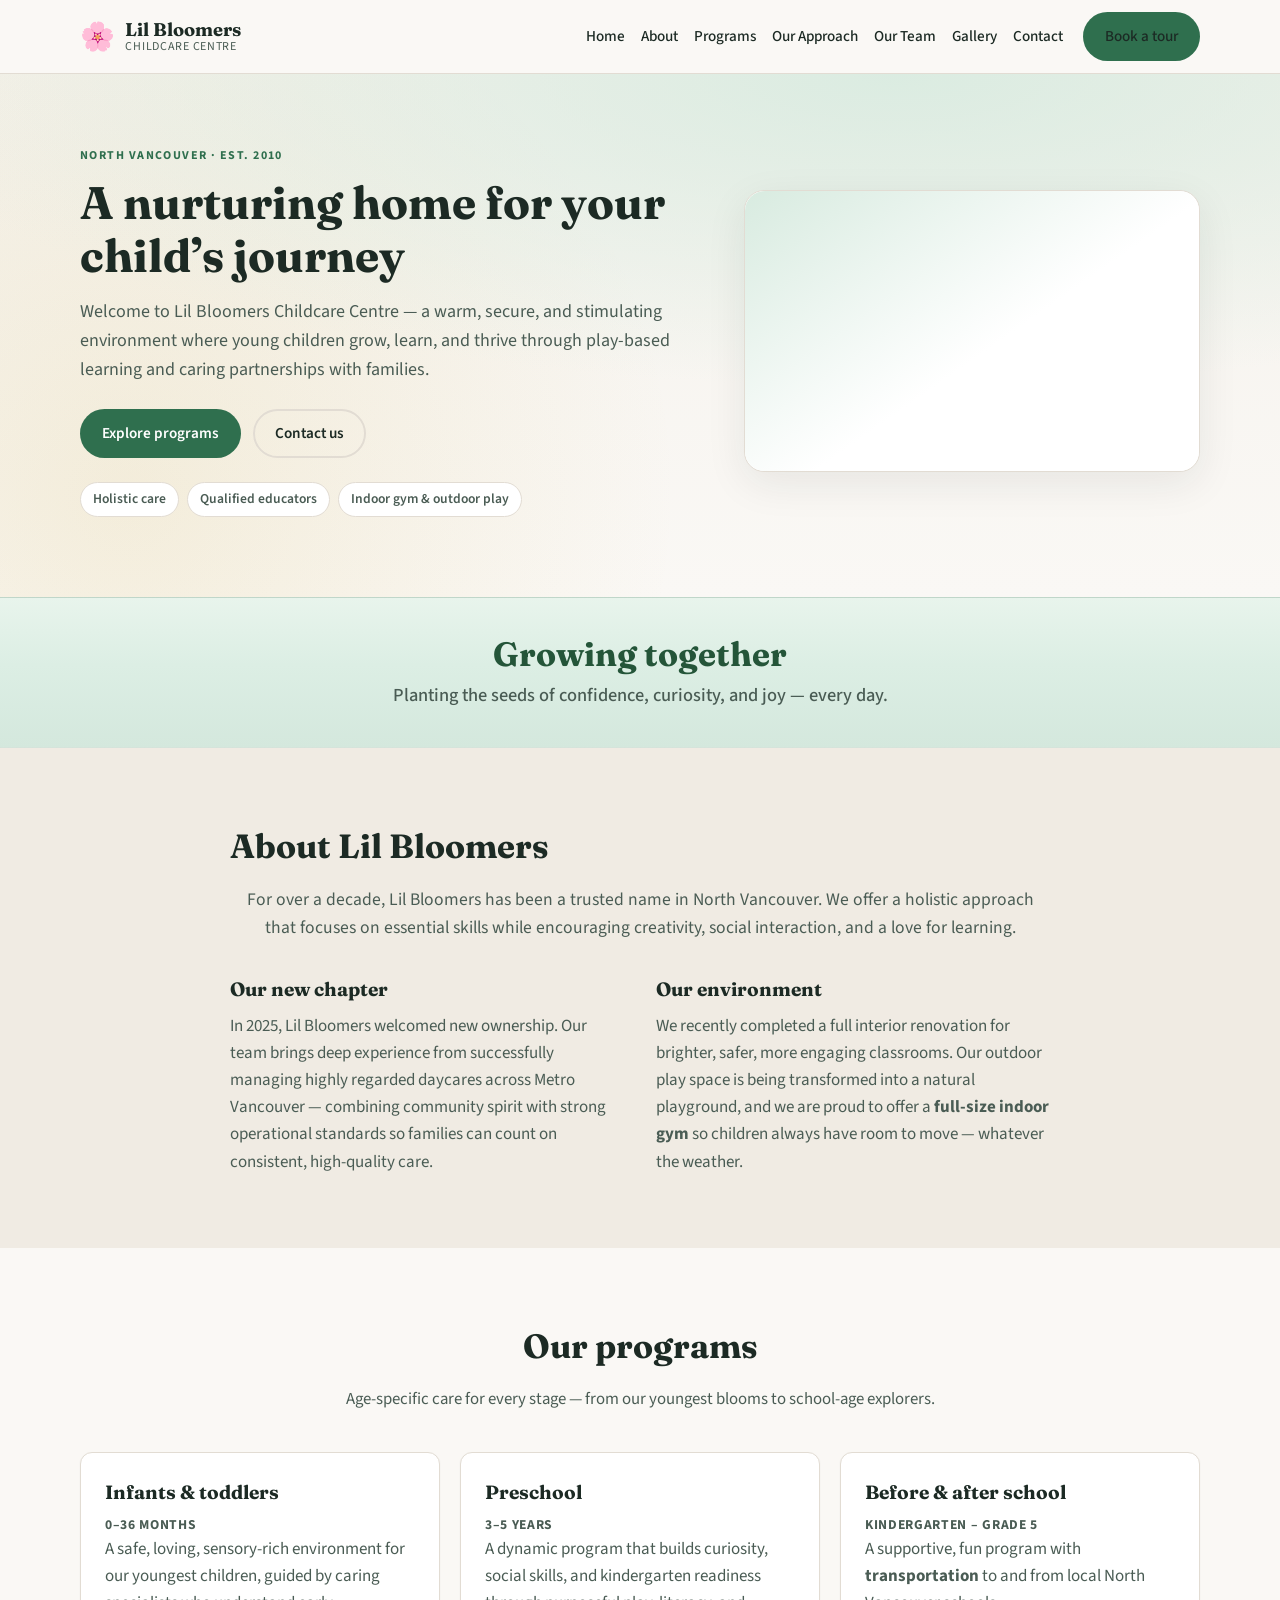
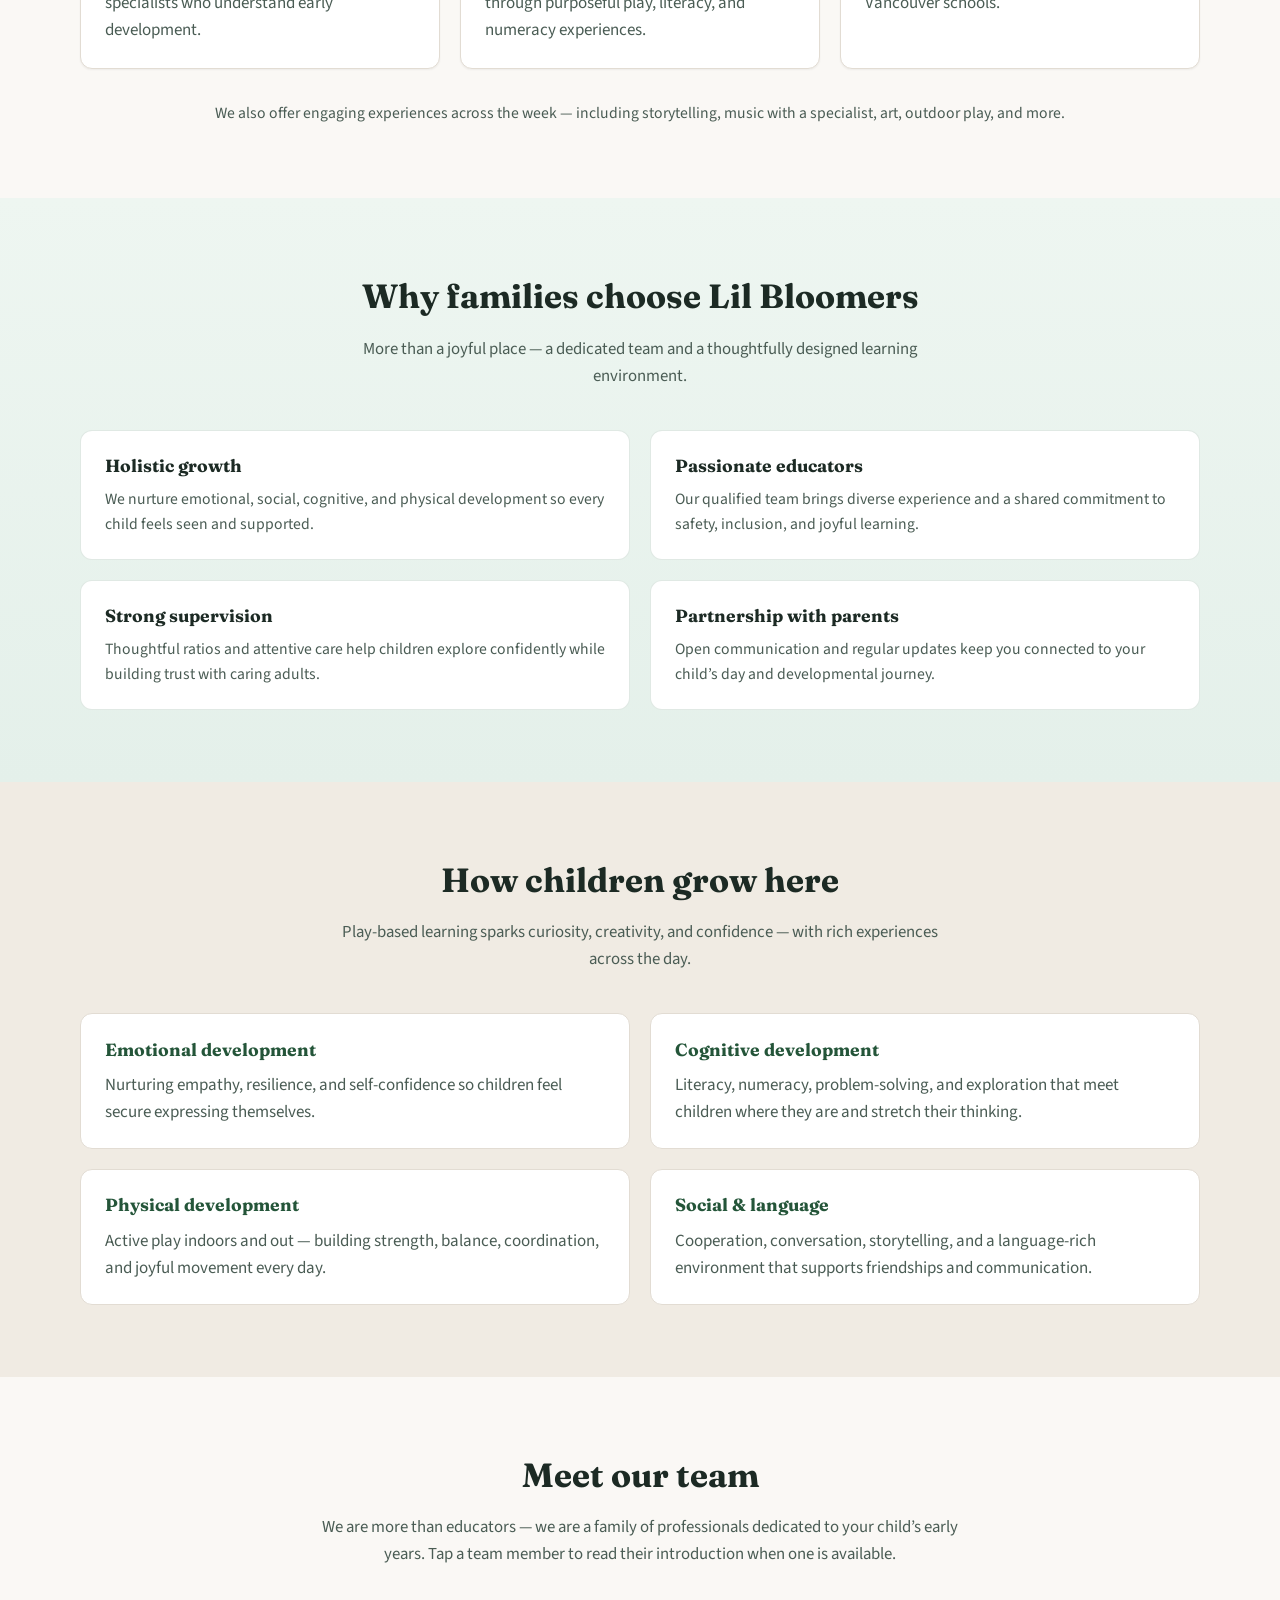
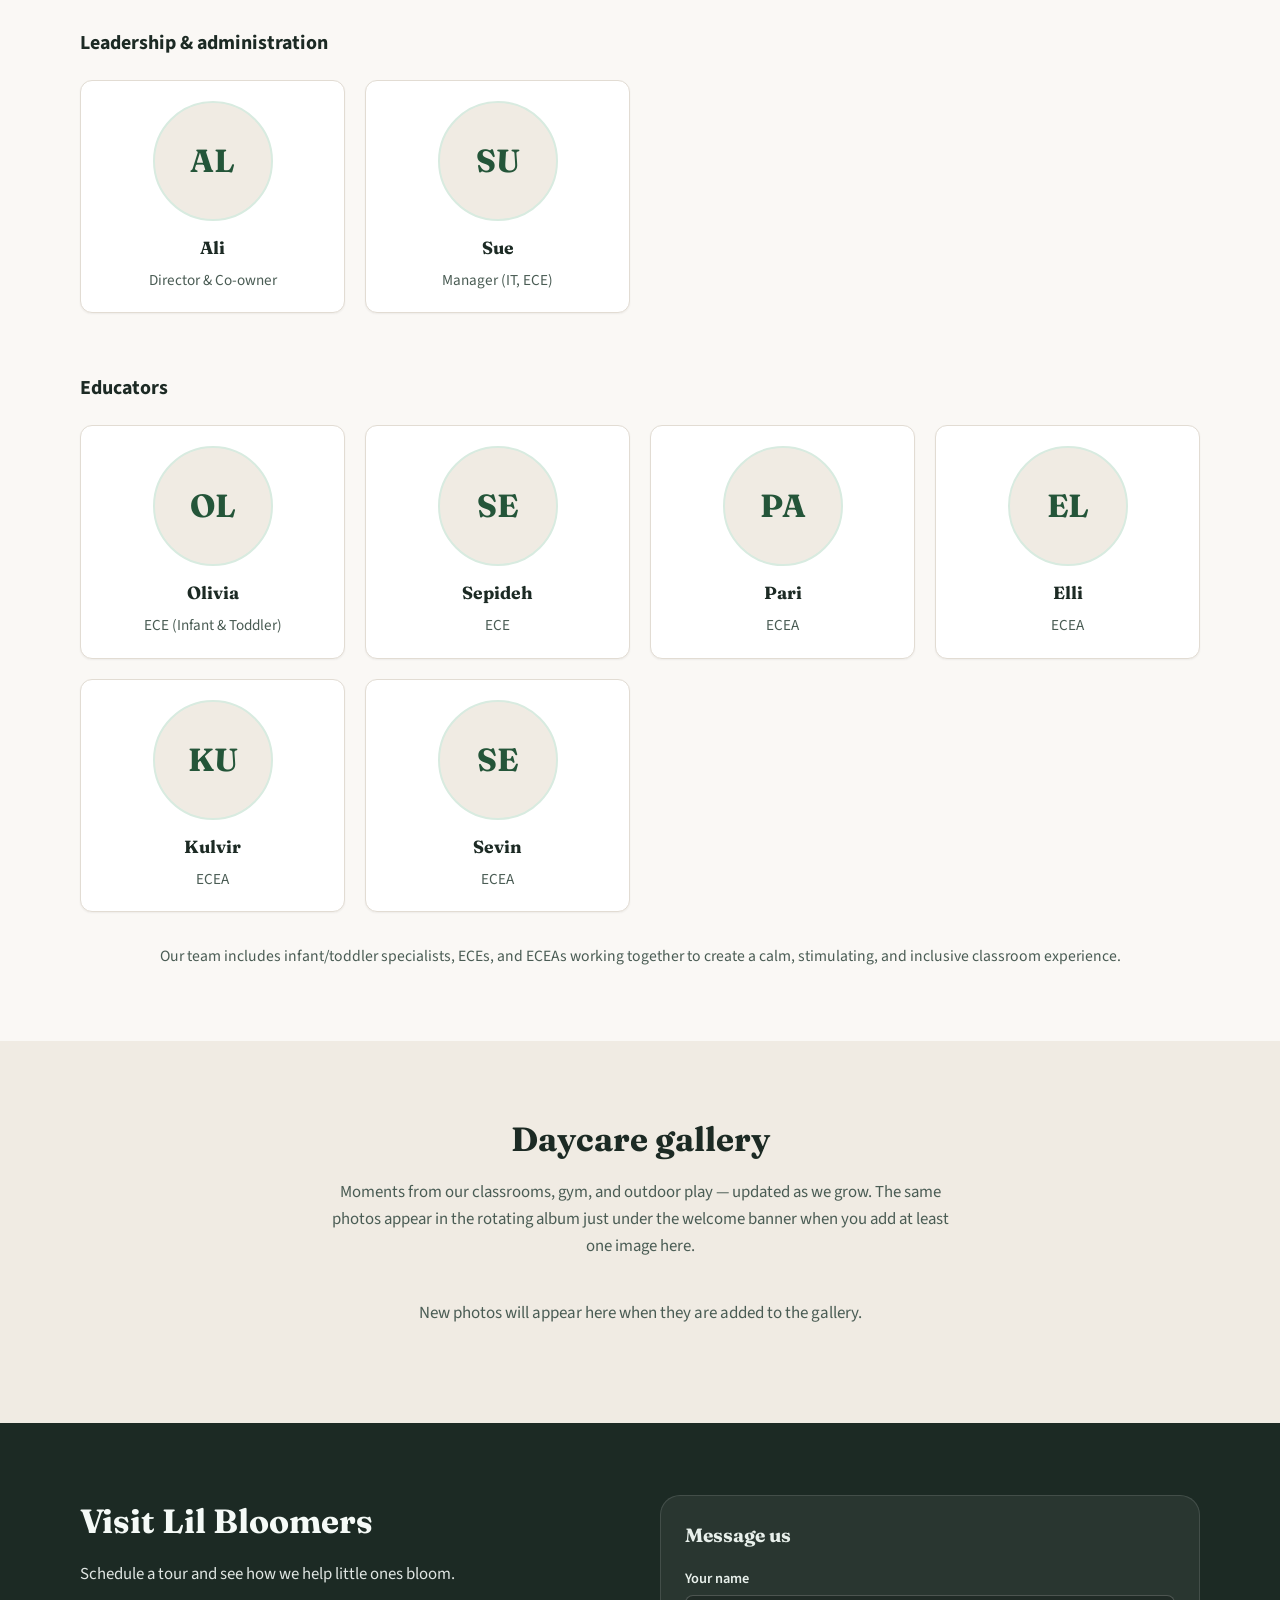
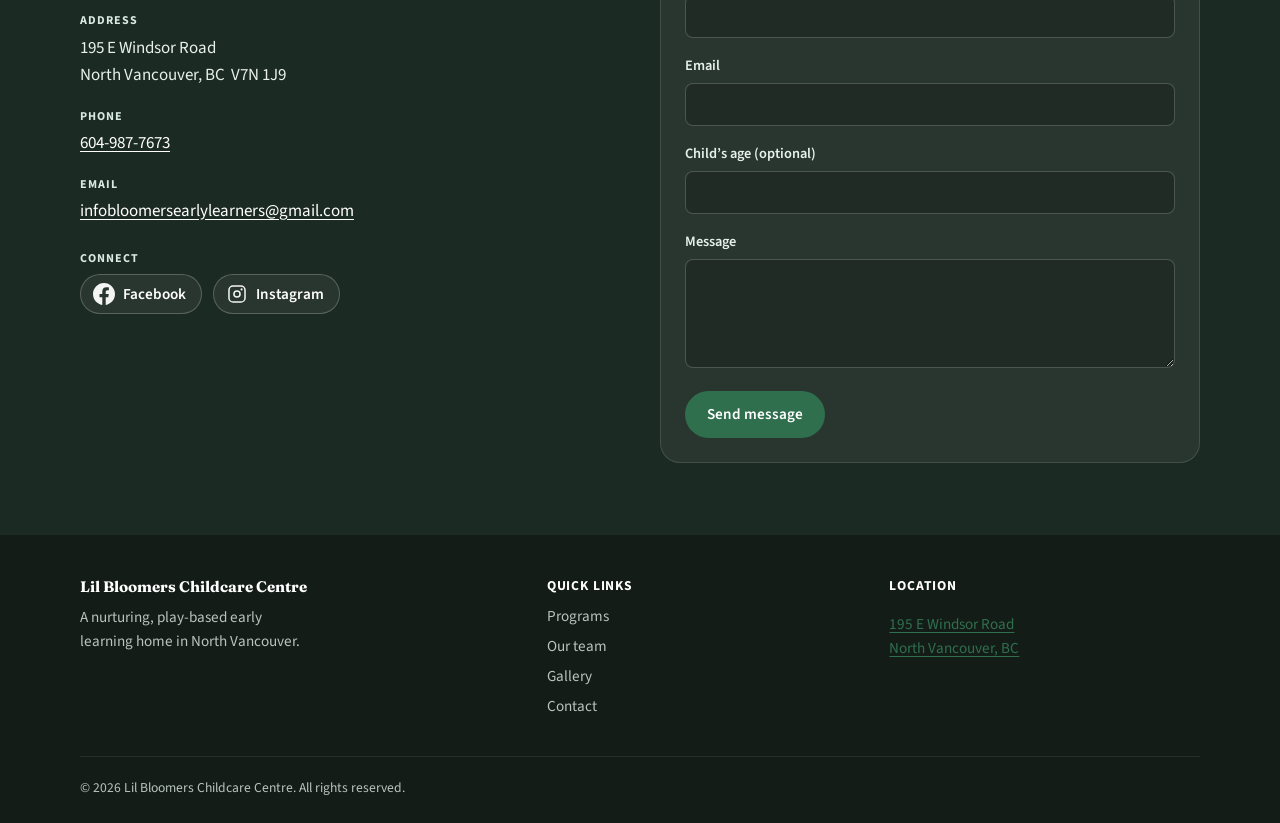
==== commit ef9cff49: "Layout: album only in hero card; Growing together band above About Made-with: Cursor" ====
--- a/index.html
+++ b/index.html
@@ -14,7 +14,7 @@
       href="https://fonts.googleapis.com/css2?family=Fraunces:ital,opsz,wght@0,9..144,400;0,9..144,600;0,9..144,700;1,9..144,400&family=Source+Sans+3:wght@400;500;600;700&display=swap"
       rel="stylesheet"
     />
-    <link rel="stylesheet" href="styles.css?v=13" />
+    <link rel="stylesheet" href="styles.css?v=14" />
   </head>
   <body id="top">
     <a class="skip-link" href="#main">Skip to content</a>
@@ -78,12 +78,8 @@
               <li>Indoor gym &amp; outdoor play</li>
             </ul>
           </div>
-          <div class="hero-card" role="region" aria-labelledby="hero-album-heading">
-            <div class="hero-card-inner">
-              <h2 id="hero-album-heading" class="hero-card-title">Growing together</h2>
-              <p class="hero-card-text">
-                Planting the seeds of confidence, curiosity, and joy — every day.
-              </p>
+          <div class="hero-card" role="region" aria-label="Photo album from our daycare">
+            <div class="hero-card-inner hero-card-inner--album-only">
               <section
                 id="gallery-ambient"
                 class="gallery-ambient"
@@ -95,6 +91,20 @@
               </section>
             </div>
           </div>
+        </div>
+      </section>
+
+      <section
+        class="growing-together-band"
+        aria-labelledby="growing-together-heading"
+      >
+        <div class="container growing-together-band__inner">
+          <h2 id="growing-together-heading" class="growing-together-band__title">
+            Growing together
+          </h2>
+          <p class="growing-together-band__lead">
+            Planting the seeds of confidence, curiosity, and joy — every day.
+          </p>
         </div>
       </section>
 
--- a/styles.css
+++ b/styles.css
@@ -391,20 +391,49 @@
   gap: 0.65rem;
 }
 
-.hero-card-title {
-  font-family: var(--font-display);
-  font-size: clamp(1.35rem, 2.4vw, 1.65rem);
+/* Hero right column: rotating album only (title lives in .growing-together-band below) */
+.hero-card-inner--album-only {
+  padding: clamp(0.65rem, 1.5vw, 1rem);
+  gap: 0;
+  flex: 1;
+  min-height: clamp(200px, 28vw, 280px);
+}
+
+.hero-card-inner--album-only .gallery-ambient {
+  margin-top: 0;
+  flex: 1 1 auto;
+  min-height: clamp(176px, 26vw, 268px);
+}
+
+/* Full-width strip between hero and About */
+.growing-together-band {
+  background: linear-gradient(180deg, #e8f4ec 0%, #dceee4 45%, #d4e8dd 100%);
+  border-top: 1px solid rgba(45, 90, 68, 0.12);
+  border-bottom: 1px solid rgba(45, 90, 68, 0.1);
+}
+
+.growing-together-band__inner {
+  text-align: center;
+  padding: clamp(1.5rem, 3.5vw, 2.35rem) 1rem;
+  max-width: 48rem;
+  margin: 0 auto;
+}
+
+.growing-together-band__title {
+  font-family: var(--font-display);
+  font-size: clamp(1.5rem, 3.2vw, 2.1rem);
   font-weight: 700;
-  margin: 0;
-  line-height: 1.2;
+  margin: 0 0 0.5rem;
+  line-height: 1.15;
   color: var(--color-accent-dark);
 }
 
-.hero-card-text {
-  margin: 0;
-  color: var(--color-muted);
-  font-size: 0.98rem;
-  line-height: 1.45;
+.growing-together-band__lead {
+  margin: 0;
+  font-size: clamp(1rem, 2vw, 1.15rem);
+  line-height: 1.5;
+  color: var(--color-muted);
+  font-weight: 500;
 }
 
 .section {
@@ -875,11 +904,11 @@
   color: #ffc9c9;
 }
 
-/* Rotating photo album — inside hero card (“Growing together”) */
+/* Rotating photo album — inside hero card (album-only column) */
 .gallery-ambient {
   position: relative;
   width: 100%;
-  margin: 0.35rem 0 0;
+  margin: 0;
   flex: 1 1 auto;
   min-height: clamp(168px, 26vw, 260px);
   overflow: hidden;
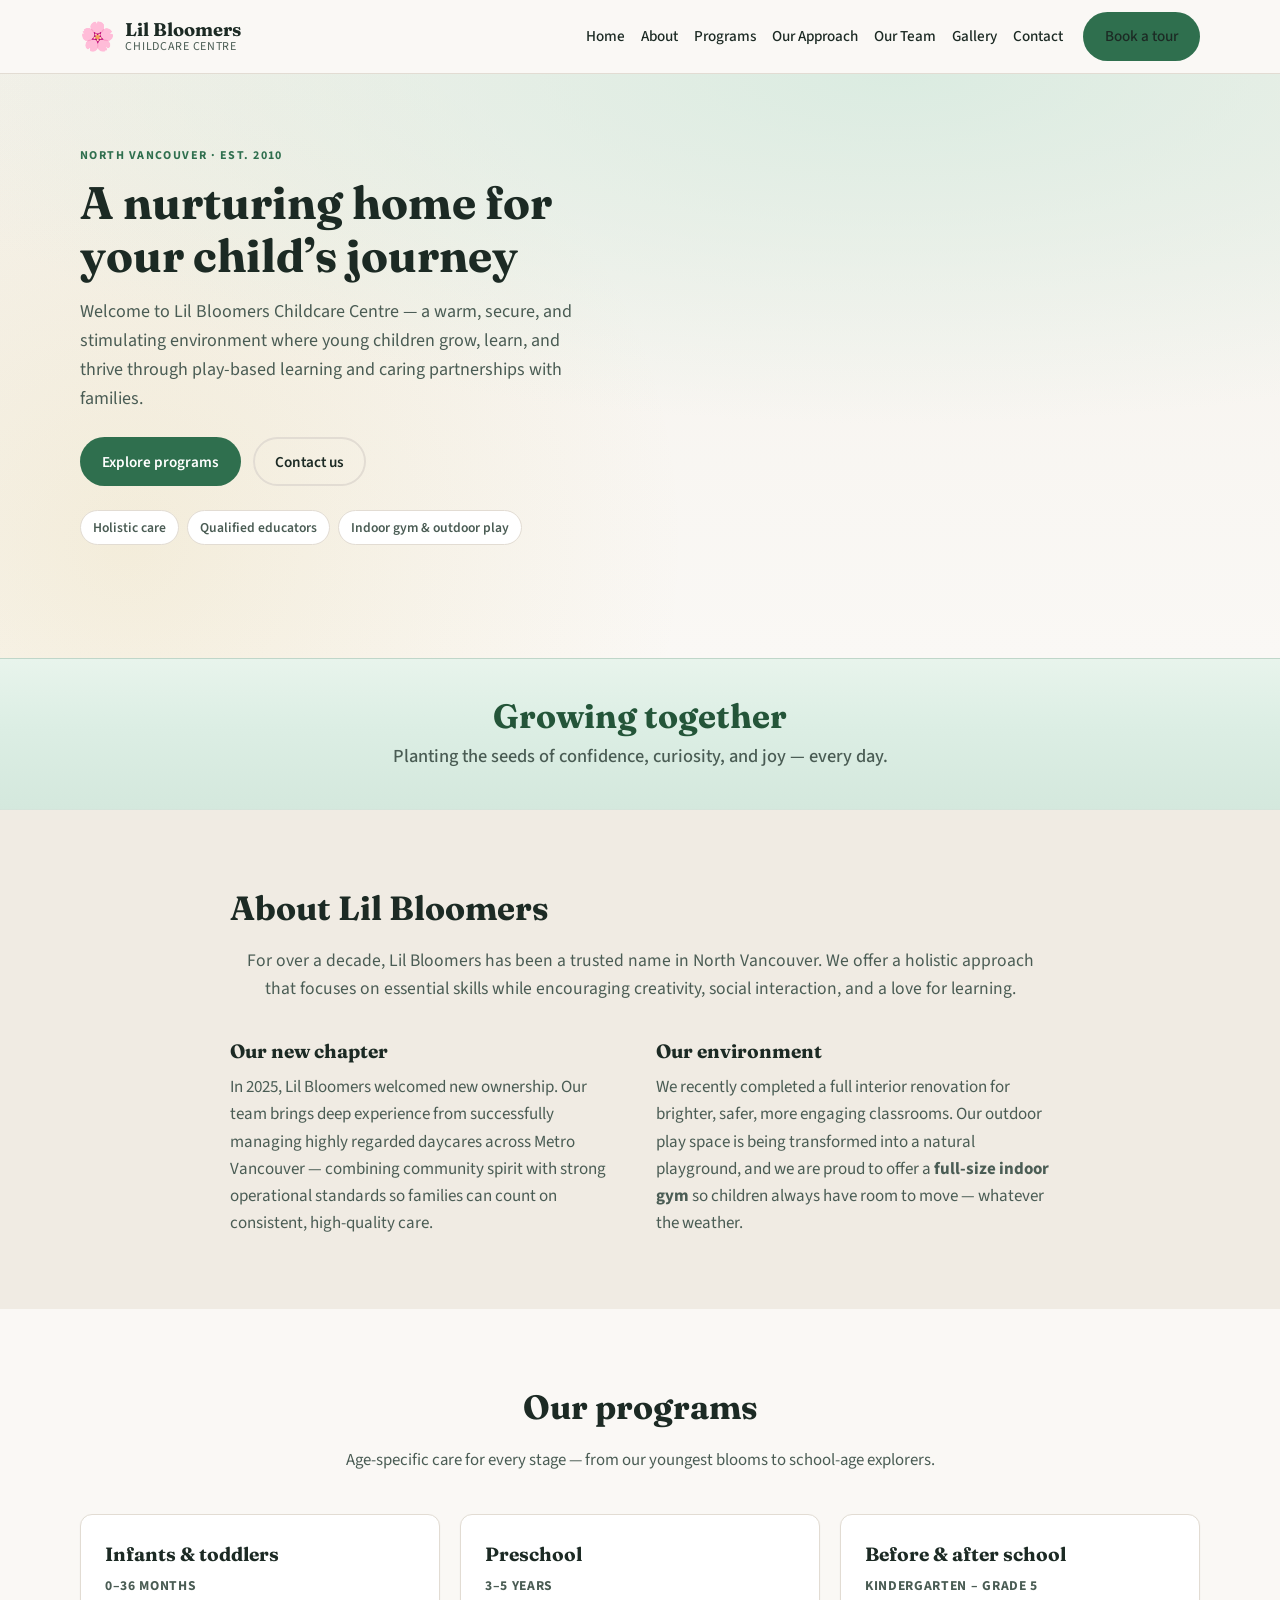
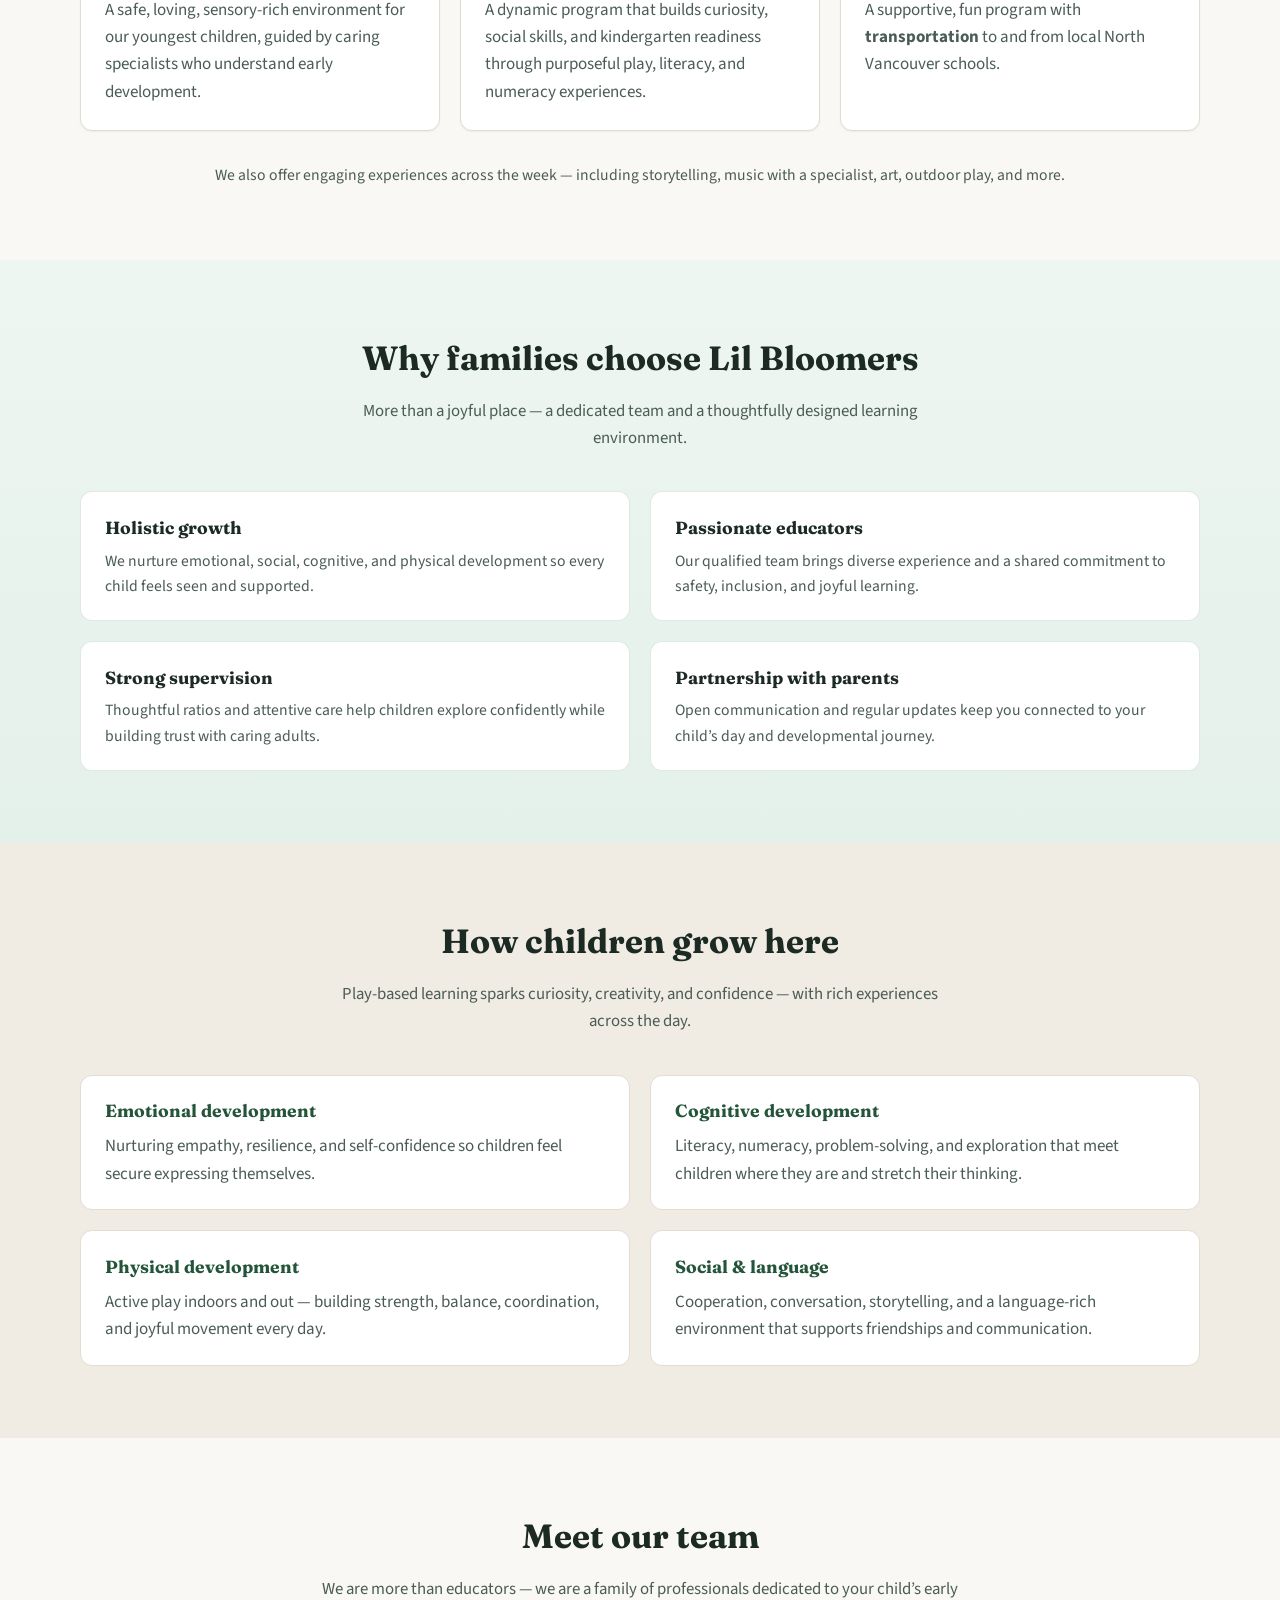
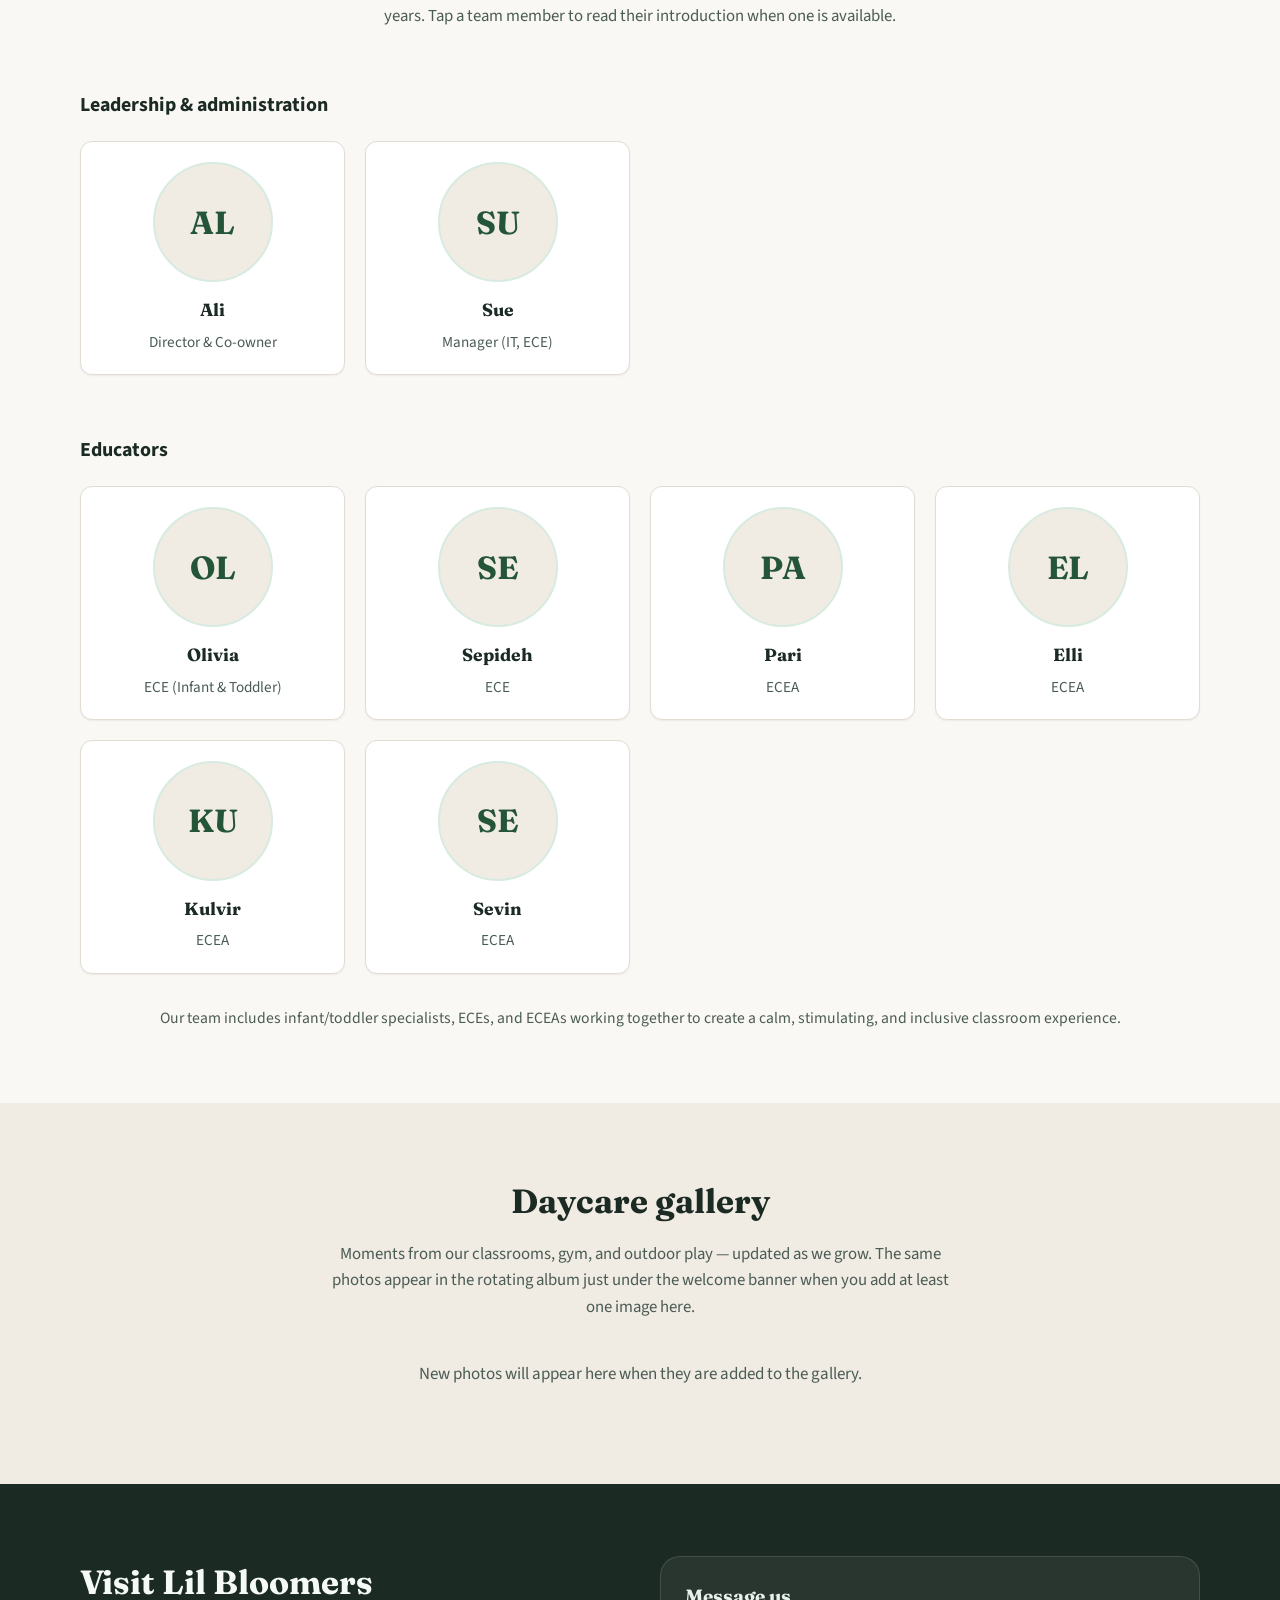
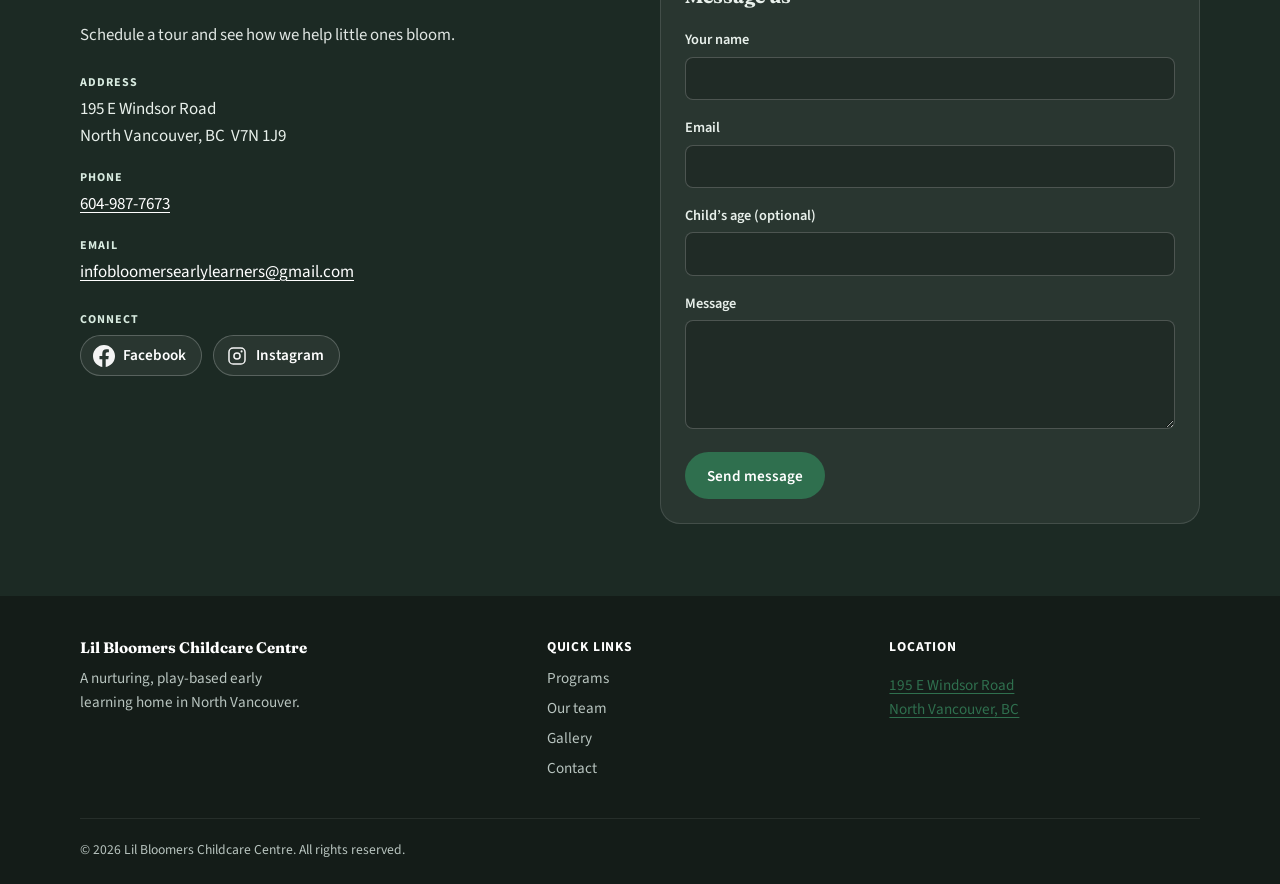
==== commit 88222fd4: "Hero album: larger edge-to-edge photos, no polaroid frame, softer fade Made-with: Cursor" ====
--- a/index.html
+++ b/index.html
@@ -14,7 +14,7 @@
       href="https://fonts.googleapis.com/css2?family=Fraunces:ital,opsz,wght@0,9..144,400;0,9..144,600;0,9..144,700;1,9..144,400&family=Source+Sans+3:wght@400;500;600;700&display=swap"
       rel="stylesheet"
     />
-    <link rel="stylesheet" href="styles.css?v=14" />
+    <link rel="stylesheet" href="styles.css?v=15" />
   </head>
   <body id="top">
     <a class="skip-link" href="#main">Skip to content</a>
@@ -78,7 +78,7 @@
               <li>Indoor gym &amp; outdoor play</li>
             </ul>
           </div>
-          <div class="hero-card" role="region" aria-label="Photo album from our daycare">
+          <div class="hero-card hero-card--album" role="region" aria-label="Photo album from our daycare">
             <div class="hero-card-inner hero-card-inner--album-only">
               <section
                 id="gallery-ambient"
--- a/styles.css
+++ b/styles.css
@@ -309,9 +309,9 @@
 
 .hero-grid {
   display: grid;
-  grid-template-columns: 1.15fr 0.85fr;
+  grid-template-columns: 1fr 1.12fr;
   gap: clamp(1.5rem, 4vw, 3rem);
-  align-items: center;
+  align-items: stretch;
 }
 
 @media (max-width: 820px) {
@@ -381,6 +381,16 @@
   align-items: stretch;
 }
 
+/* Hero photo column: no white “card” frame — image reads as one natural panel */
+.hero-card.hero-card--album {
+  background: transparent;
+  border: none;
+  box-shadow: none;
+  border-radius: clamp(14px, 2.2vw, 22px);
+  overflow: hidden;
+  min-height: clamp(280px, 48vmin, 520px);
+}
+
 .hero-card-inner {
   padding: clamp(1.25rem, 3vw, 2rem);
   background: linear-gradient(145deg, var(--color-accent-soft), #fff 55%);
@@ -393,16 +403,22 @@
 
 /* Hero right column: rotating album only (title lives in .growing-together-band below) */
 .hero-card-inner--album-only {
-  padding: clamp(0.65rem, 1.5vw, 1rem);
+  padding: 0;
   gap: 0;
   flex: 1;
-  min-height: clamp(200px, 28vw, 280px);
+  min-height: clamp(280px, 48vmin, 520px);
+  background: transparent;
+  border-radius: inherit;
 }
 
 .hero-card-inner--album-only .gallery-ambient {
   margin-top: 0;
   flex: 1 1 auto;
-  min-height: clamp(176px, 26vw, 268px);
+  align-self: stretch;
+  min-height: clamp(280px, 48vmin, 520px);
+  height: 100%;
+  border-radius: inherit;
+  background: #e8e4dc;
 }
 
 /* Full-width strip between hero and About */
@@ -1005,6 +1021,61 @@
   pointer-events: none;
 }
 
+/* Hero album: larger, frameless — full bleed photo, soft crossfade (no polaroid / tilt) */
+.hero-card-inner--album-only .gallery-ambient__slides {
+  perspective: none;
+}
+
+.hero-card-inner--album-only .gallery-ambient__slide {
+  padding: 0;
+  align-items: stretch;
+  justify-content: stretch;
+  transform: none;
+  transform-style: flat;
+  transition: opacity 0.75s ease;
+}
+
+.hero-card-inner--album-only .gallery-ambient__slide.is-active {
+  transform: none;
+}
+
+.hero-card-inner--album-only .gallery-ambient__frame {
+  width: 100%;
+  height: 100%;
+  min-height: clamp(280px, 48vmin, 520px);
+  max-width: none;
+  padding: 0;
+  margin: 0;
+  background: transparent;
+  border-radius: 0;
+  box-shadow: none;
+  transform: none !important;
+  transition: none;
+}
+
+.hero-card-inner--album-only .gallery-ambient__slide.is-active .gallery-ambient__frame {
+  transform: none !important;
+}
+
+.hero-card-inner--album-only .gallery-ambient__frame img {
+  width: 100%;
+  height: 100%;
+  min-height: clamp(280px, 48vmin, 520px);
+  max-height: none;
+  aspect-ratio: auto;
+  object-fit: cover;
+  object-position: center;
+  border-radius: 0;
+}
+
+.hero-card-inner--album-only .gallery-ambient__scrim {
+  background: linear-gradient(
+    180deg,
+    transparent 0%,
+    rgba(30, 42, 36, 0.05) 100%
+  );
+}
+
 /* Staff bio dialog — above sticky header, hero, and gallery overlays */
 .staff-bio-modal {
   position: fixed;
